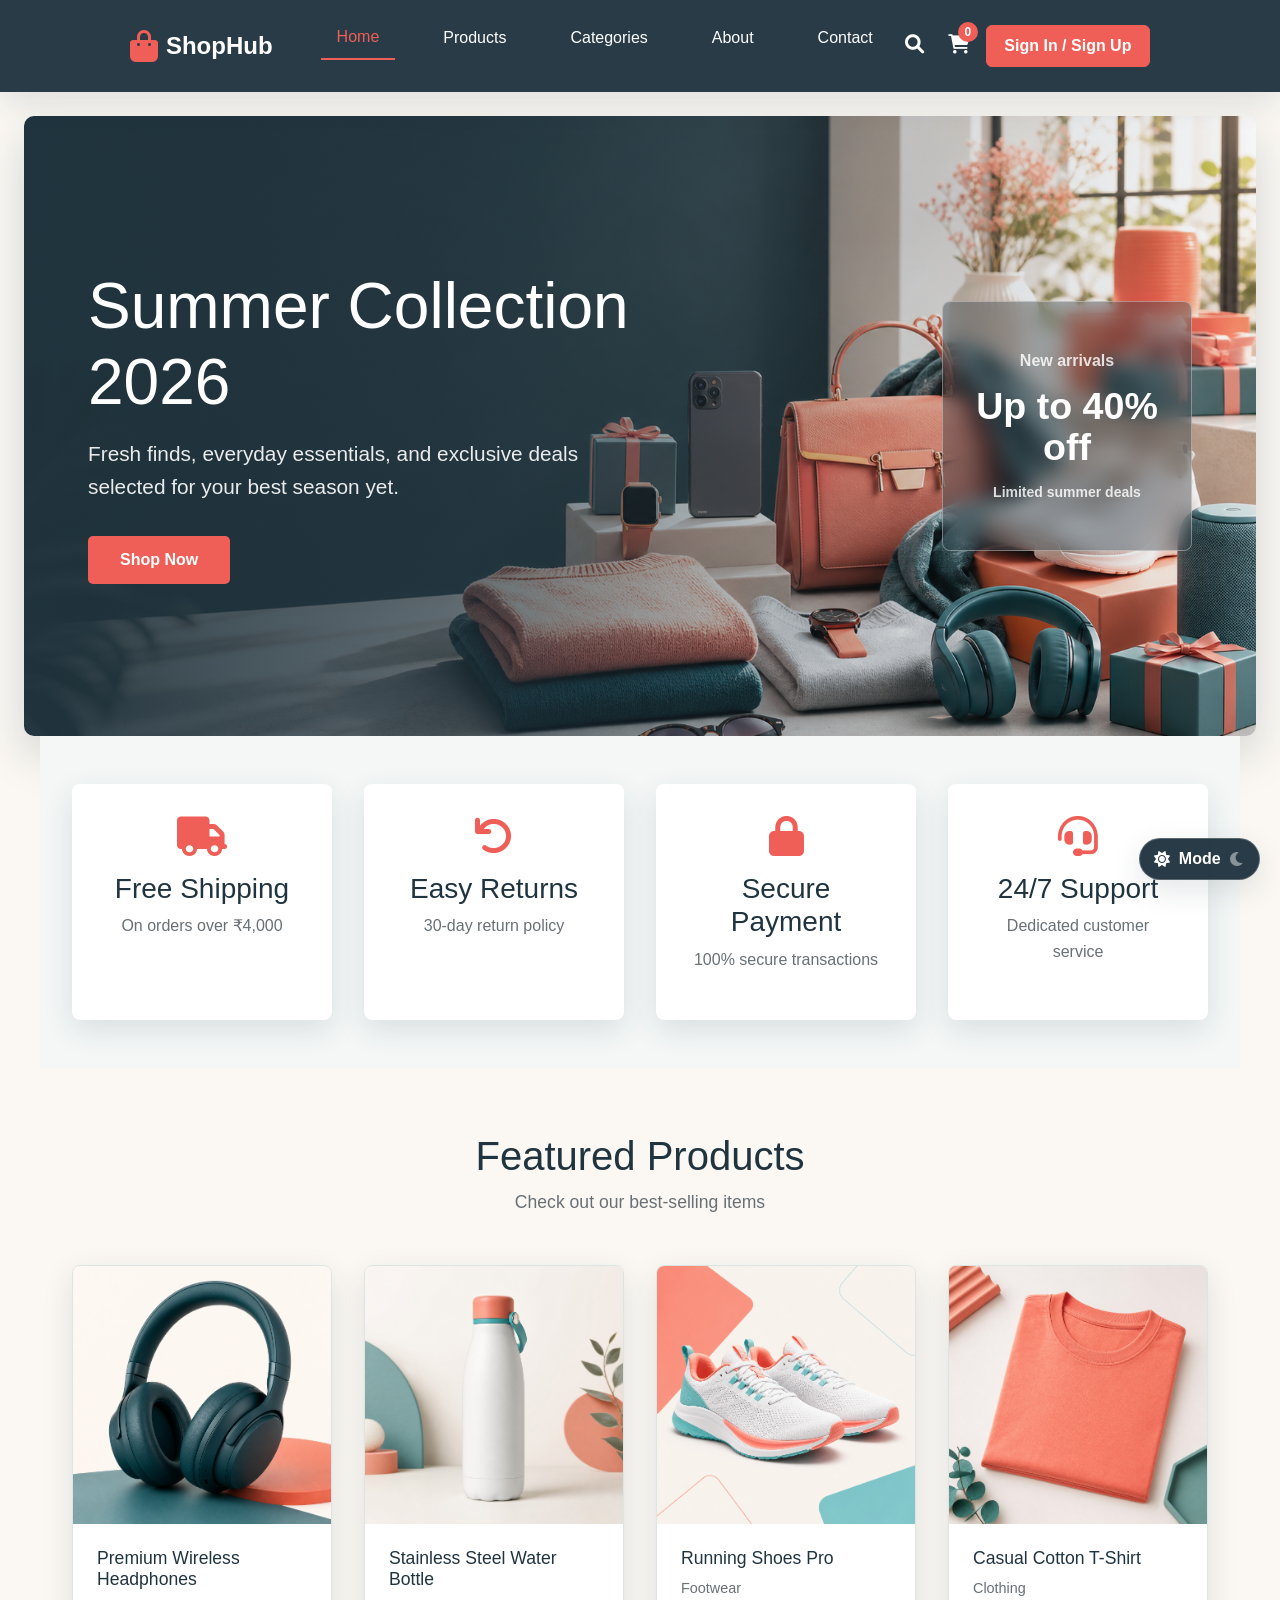
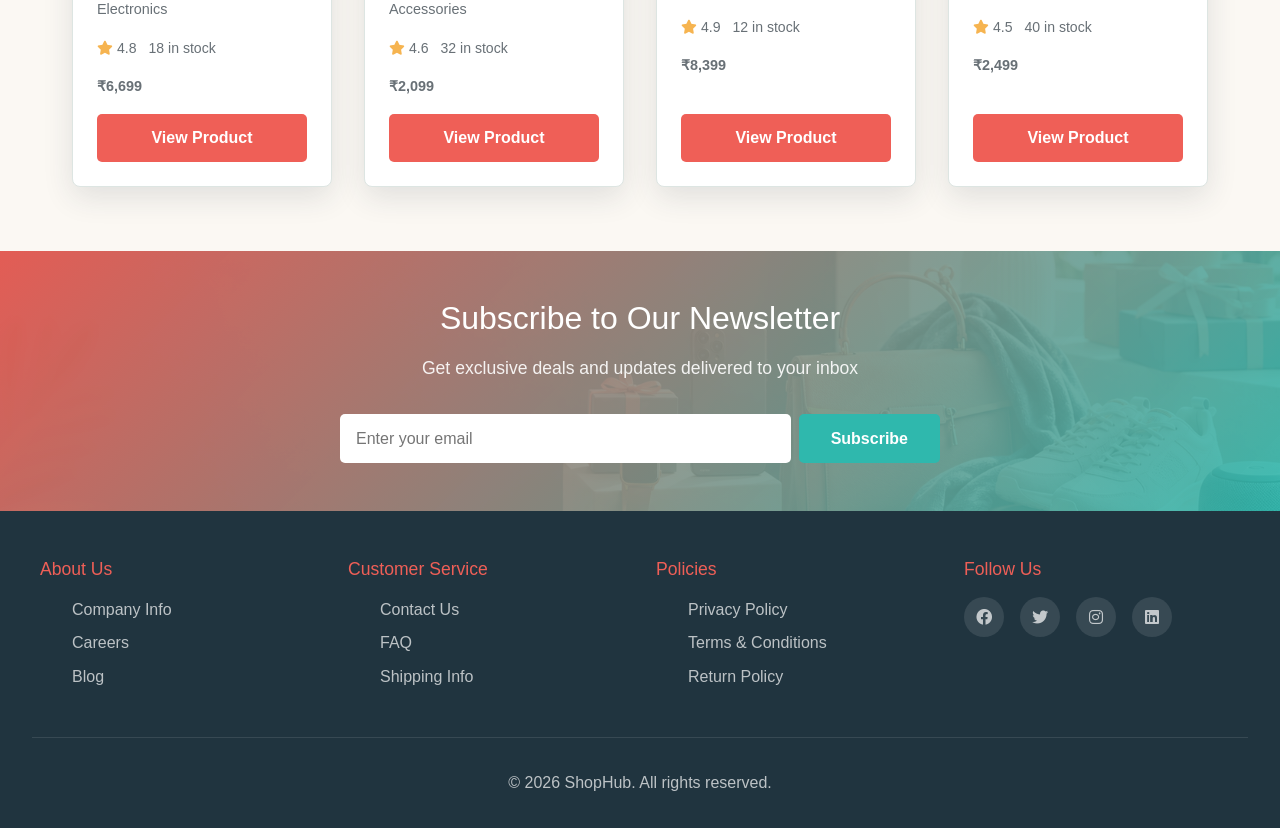
==== index.html @ 6e395f46 "Initial commit: Add E-commerce store project with responsive design" ====
<!DOCTYPE html>
<html lang="en">
<head>
    <meta charset="UTF-8">
    <meta name="viewport" content="width=device-width, initial-scale=1.0">
    <title>Ecommerce Store - Home</title>
    <link href="https://cdn.jsdelivr.net/npm/bootstrap@5.3.3/dist/css/bootstrap.min.css" rel="stylesheet">
    <link rel="stylesheet" href="https://cdnjs.cloudflare.com/ajax/libs/font-awesome/6.0.0/css/all.min.css">
    <link rel="stylesheet" href="css/style.css">
</head>
<body>
    <!-- Navigation Bar -->
    <nav class="navbar">
        <div class="nav-container">
            <div class="nav-logo">
                <i class="fas fa-shopping-bag"></i>
                <span>ShopHub</span>
            </div>

            <input type="checkbox" id="mobileMenuToggle" class="mobile-menu-input" aria-label="Toggle navigation menu">
            <label for="mobileMenuToggle" class="mobile-menu-button">
                <i class="fas fa-bars"></i>
                <span>Menu</span>
            </label>
            
            <ul class="nav-menu">
                <li class="nav-item">
                    <a href="index.html" class="nav-link active">Home</a>
                </li>
                <li class="nav-item">
                    <a href="products.html" class="nav-link">Products</a>
                </li>
                <li class="nav-item">
                    <a href="#" class="nav-link">Categories</a>
                </li>
                <li class="nav-item">
                    <a href="#" class="nav-link">About</a>
                </li>
                <li class="nav-item">
                    <a href="#" class="nav-link">Contact</a>
                </li>
            </ul>

            <div class="nav-icons">
                <a href="products.html" class="nav-icon" title="Search">
                    <i class="fas fa-search"></i>
                </a>
                <a href="cart.html" class="nav-icon cart-icon" title="Cart">
                    <i class="fas fa-shopping-cart"></i>
                    <span class="cart-count">0</span>
                </a>
            </div>

            <div class="auth-actions">
                <a href="#" class="auth-button">Sign In / Sign Up</a>
            </div>

        </div>
    </nav>

    <div class="page-theme-switch">
        <input type="checkbox" id="themeToggle" class="theme-input" aria-label="Toggle dark mode">
        <label for="themeToggle" class="theme-toggle">
            <i class="fas fa-sun"></i>
            <span>Mode</span>
            <i class="fas fa-moon"></i>
        </label>
    </div>

    <!-- Hero Section -->
    <section class="hero">
        <div class="hero-content">
            <h1>Summer Collection 2026</h1>
            <p>Fresh finds, everyday essentials, and exclusive deals selected for your best season yet.</p>
            <a href="products.html" class="btn btn-primary">Shop Now</a>
        </div>
        <div class="hero-highlight" aria-label="Featured shopping collection">
            <span>New arrivals</span>
            <strong>Up to 40% off</strong>
            <small>Limited summer deals</small>
        </div>
    </section>

    <!-- Features Section -->
    <section class="features">
        <div class="feature-card">
            <i class="fas fa-truck"></i>
            <h3>Free Shipping</h3>
            <p>On orders over ₹4,000</p>
        </div>
        <div class="feature-card">
            <i class="fas fa-undo"></i>
            <h3>Easy Returns</h3>
            <p>30-day return policy</p>
        </div>
        <div class="feature-card">
            <i class="fas fa-lock"></i>
            <h3>Secure Payment</h3>
            <p>100% secure transactions</p>
        </div>
        <div class="feature-card">
            <i class="fas fa-headset"></i>
            <h3>24/7 Support</h3>
            <p>Dedicated customer service</p>
        </div>
    </section>

    <!-- Featured Products Section -->
    <section class="featured-products">
        <div class="section-header">
            <h2>Featured Products</h2>
            <p>Check out our best-selling items</p>
        </div>
        <div class="products-grid">
            <div class="card product-card h-100">
                <div class="product-image">
                    <img class="card-img-top" src="assets/images/headphones.png" alt="Premium Wireless Headphones" loading="lazy">
                </div>
                <div class="card-body product-info">
                    <h3 class="card-title">Premium Wireless Headphones</h3>
                    <p>Electronics</p>
                    <div class="product-meta">
                        <span><i class="fas fa-star"></i> 4.8</span>
                        <span>18 in stock</span>
                    </div>
                    <p class="card-text product-price">₹6,699</p>
                    <a href="products.html" class="btn btn-primary">View Product</a>
                </div>
            </div>
            <div class="card product-card h-100">
                <div class="product-image">
                    <img class="card-img-top" src="assets/images/water-bottle.png" alt="Stainless Steel Water Bottle" loading="lazy">
                </div>
                <div class="card-body product-info">
                    <h3 class="card-title">Stainless Steel Water Bottle</h3>
                    <p>Accessories</p>
                    <div class="product-meta">
                        <span><i class="fas fa-star"></i> 4.6</span>
                        <span>32 in stock</span>
                    </div>
                    <p class="card-text product-price">₹2,099</p>
                    <a href="products.html" class="btn btn-primary">View Product</a>
                </div>
            </div>
            <div class="card product-card h-100">
                <div class="product-image">
                    <img class="card-img-top" src="assets/images/running-shoes.png" alt="Running Shoes Pro" loading="lazy">
                </div>
                <div class="card-body product-info">
                    <h3 class="card-title">Running Shoes Pro</h3>
                    <p>Footwear</p>
                    <div class="product-meta">
                        <span><i class="fas fa-star"></i> 4.9</span>
                        <span>12 in stock</span>
                    </div>
                    <p class="card-text product-price">₹8,399</p>
                    <a href="products.html" class="btn btn-primary">View Product</a>
                </div>
            </div>
            <div class="card product-card h-100">
                <div class="product-image">
                    <img class="card-img-top" src="assets/images/tshirt.png" alt="Casual Cotton T-Shirt" loading="lazy">
                </div>
                <div class="card-body product-info">
                    <h3 class="card-title">Casual Cotton T-Shirt</h3>
                    <p>Clothing</p>
                    <div class="product-meta">
                        <span><i class="fas fa-star"></i> 4.5</span>
                        <span>40 in stock</span>
                    </div>
                    <p class="card-text product-price">₹2,499</p>
                    <a href="products.html" class="btn btn-primary">View Product</a>
                </div>
            </div>
        </div>
    </section>

    <!-- Newsletter Section -->
    <section class="newsletter">
        <div class="newsletter-content">
            <h2>Subscribe to Our Newsletter</h2>
            <p>Get exclusive deals and updates delivered to your inbox</p>
            <form class="newsletter-form">
                <input type="email" placeholder="Enter your email" required>
                <button type="submit" class="btn btn-secondary">Subscribe</button>
            </form>
        </div>
    </section>

    <!-- Footer -->
    <footer class="footer">
        <div class="footer-container">
            <div class="footer-section">
                <h4>About Us</h4>
                <ul>
                    <li><a href="#">Company Info</a></li>
                    <li><a href="#">Careers</a></li>
                    <li><a href="#">Blog</a></li>
                </ul>
            </div>
            <div class="footer-section">
                <h4>Customer Service</h4>
                <ul>
                    <li><a href="#">Contact Us</a></li>
                    <li><a href="#">FAQ</a></li>
                    <li><a href="#">Shipping Info</a></li>
                </ul>
            </div>
            <div class="footer-section">
                <h4>Policies</h4>
                <ul>
                    <li><a href="#">Privacy Policy</a></li>
                    <li><a href="#">Terms & Conditions</a></li>
                    <li><a href="#">Return Policy</a></li>
                </ul>
            </div>
            <div class="footer-section">
                <h4>Follow Us</h4>
                <div class="social-icons">
                    <a href="#"><i class="fab fa-facebook"></i></a>
                    <a href="#"><i class="fab fa-twitter"></i></a>
                    <a href="#"><i class="fab fa-instagram"></i></a>
                    <a href="#"><i class="fab fa-linkedin"></i></a>
                </div>
            </div>
        </div>
        <div class="footer-bottom">
            <p>&copy; 2026 ShopHub. All rights reserved.</p>
        </div>
    </footer>
</body>
</html>
---- css/style.css ----
/* ==================== GENERAL STYLES ==================== */
* {
    margin: 0;
    padding: 0;
    box-sizing: border-box;
}

:root {
    --primary-color: #ef5f57;
    --secondary-color: #2fb8ad;
    --accent-color: #f6b450;
    --dark-color: #20343f;
    --light-color: #f4f7f6;
    --text-color: #2d3436;
    --muted-color: #687076;
    --border-color: #dde5e2;
    --page-bg: #fbf8f3;
    --surface-color: #ffffff;
    --section-bg: #f4f7f6;
    --image-bg: #f7f3ec;
    --nav-bg: rgba(32, 52, 63, 0.96);
    --footer-bg: #20343f;
    --hero-overlay: linear-gradient(90deg, rgba(32, 52, 63, 0.92) 0%, rgba(32, 52, 63, 0.72) 34%, rgba(32, 52, 63, 0.2) 68%, rgba(32, 52, 63, 0.04) 100%);
    --newsletter-overlay: linear-gradient(135deg, rgba(239, 95, 87, 0.94), rgba(47, 184, 173, 0.9));
    --shadow: 0 10px 30px rgba(32, 52, 63, 0.12);
}

body:has(.theme-input:checked) {
    --primary-color: #ff756d;
    --secondary-color: #53d5cb;
    --accent-color: #ffd166;
    --dark-color: #f3f7f6;
    --light-color: #16212b;
    --text-color: #edf4f2;
    --muted-color: #a9b7bd;
    --border-color: #2e414b;
    --page-bg: #101820;
    --surface-color: #18242d;
    --section-bg: #121d26;
    --image-bg: #20303a;
    --nav-bg: rgba(9, 17, 24, 0.98);
    --footer-bg: #091118;
    --hero-overlay: linear-gradient(90deg, rgba(7, 13, 19, 0.94) 0%, rgba(7, 13, 19, 0.76) 42%, rgba(7, 13, 19, 0.2) 100%);
    --newsletter-overlay: linear-gradient(135deg, rgba(16, 24, 32, 0.94), rgba(47, 184, 173, 0.76));
    --shadow: 0 14px 34px rgba(0, 0, 0, 0.32);
}

body {
    font-family: 'Segoe UI', Tahoma, Geneva, Verdana, sans-serif;
    line-height: 1.6;
    color: var(--text-color);
    background-color: var(--page-bg);
    transition: background-color 0.3s ease, color 0.3s ease;
}

/* ==================== NAVBAR ==================== */
.navbar {
    background: var(--nav-bg);
    padding: 1rem 0;
    position: sticky;
    top: 0;
    z-index: 1000;
    box-shadow: var(--shadow);
}

.nav-container {
    max-width: 1200px;
    margin: 0 auto;
    padding: 0 2rem;
    display: flex;
    align-items: center;
    justify-content: space-between;
    gap: 1rem;
}

.nav-logo {
    display: flex;
    align-items: center;
    gap: 0.5rem;
    font-size: 1.5rem;
    font-weight: bold;
    color: white;
    text-decoration: none;
}

.nav-logo i {
    color: var(--primary-color);
    font-size: 2rem;
}

.mobile-menu-input {
    position: absolute;
    opacity: 0;
    pointer-events: none;
}

.mobile-menu-button {
    display: none;
    align-items: center;
    justify-content: center;
    gap: 0.45rem;
    min-height: 42px;
    padding: 0.5rem 0.85rem;
    border: 1px solid rgba(255, 255, 255, 0.24);
    border-radius: 6px;
    color: white;
    background: rgba(255, 255, 255, 0.08);
    cursor: pointer;
    font-weight: 700;
    white-space: nowrap;
    transition: all 0.3s ease;
}

.mobile-menu-button:hover {
    border-color: rgba(255, 255, 255, 0.5);
    background: rgba(255, 255, 255, 0.14);
}

.nav-menu {
    display: flex;
    list-style: none;
    gap: 2rem;
    align-items: center;
}

.nav-item {
    position: relative;
}

.nav-link {
    color: white;
    text-decoration: none;
    font-weight: 500;
    transition: all 0.3s ease;
    padding: 0.5rem 1rem;
}

.nav-link:hover,
.nav-link.active {
    color: var(--primary-color);
    border-bottom: 2px solid var(--primary-color);
}

.nav-icons {
    display: flex;
    gap: 1.5rem;
    align-items: center;
}

.nav-icon {
    color: white;
    font-size: 1.2rem;
    cursor: pointer;
    transition: all 0.3s ease;
    position: relative;
}

.nav-icon:hover {
    color: var(--primary-color);
    transform: scale(1.1);
}

.auth-actions {
    display: flex;
    align-items: center;
}

.auth-button {
    display: inline-flex;
    align-items: center;
    justify-content: center;
    min-height: 40px;
    padding: 0.45rem 1.1rem;
    border-radius: 6px;
    font-weight: 700;
    text-decoration: none;
    white-space: nowrap;
    transition: all 0.3s ease;
}

.auth-button {
    color: white;
    background: var(--primary-color);
    border: 1px solid var(--primary-color);
}

.auth-button:hover {
    color: white;
    background: #ff5252;
    transform: translateY(-2px);
}

.theme-input {
    position: absolute;
    opacity: 0;
    pointer-events: none;
}

.page-theme-switch {
    position: fixed;
    right: 1.25rem;
    bottom: 1.25rem;
    z-index: 1200;
    display: flex;
    align-items: center;
}

.theme-toggle {
    display: inline-flex;
    align-items: center;
    justify-content: space-between;
    gap: 0.55rem;
    min-height: 40px;
    padding: 0.45rem 0.85rem;
    border: 1px solid rgba(255, 255, 255, 0.22);
    border-radius: 999px;
    color: white;
    background: var(--nav-bg);
    box-shadow: var(--shadow);
    cursor: pointer;
    font-weight: 700;
    white-space: nowrap;
    transition: all 0.3s ease;
}

.theme-toggle:hover {
    border-color: rgba(255, 255, 255, 0.5);
    background: rgba(255, 255, 255, 0.14);
}

.theme-toggle .fa-moon {
    opacity: 0.45;
}

.theme-input:checked + .theme-toggle {
    border-color: rgba(83, 213, 203, 0.7);
    background: rgba(83, 213, 203, 0.14);
}

.theme-input:checked + .theme-toggle .fa-sun {
    opacity: 0.45;
}

.theme-input:checked + .theme-toggle .fa-moon {
    opacity: 1;
}

.cart-icon {
    position: relative;
}

.cart-count {
    position: absolute;
    top: -8px;
    right: -8px;
    background: var(--primary-color);
    color: white;
    border-radius: 50%;
    width: 20px;
    height: 20px;
    display: flex;
    align-items: center;
    justify-content: center;
    font-size: 0.75rem;
    font-weight: bold;
}

/* ==================== HERO SECTION ==================== */
.hero {
    display: grid;
    grid-template-columns: minmax(0, 1fr) 320px;
    gap: 3rem;
    align-items: center;
    min-height: 620px;
    padding: 6rem 4rem;
    background:
        var(--hero-overlay),
        url('../assets/images/hero-shopping.png') center right / cover no-repeat;
    max-width: 1440px;
    width: calc(100% - 3rem);
    margin: 1.5rem auto 0;
    border-radius: 10px;
    overflow: hidden;
    box-shadow: 0 18px 45px rgba(32, 52, 63, 0.18);
}

.hero-content h1 {
    font-size: 4rem;
    color: white;
    margin-bottom: 1rem;
    line-height: 1.2;
    max-width: 650px;
}

.hero-content p {
    font-size: 1.3rem;
    color: rgba(255, 255, 255, 0.9);
    margin-bottom: 2rem;
    max-width: 560px;
}

.hero-highlight {
    display: flex;
    flex-direction: column;
    align-items: center;
    justify-content: center;
    justify-self: end;
    width: 250px;
    aspect-ratio: 1;
    padding: 1.5rem;
    border: 1px solid rgba(255, 255, 255, 0.35);
    border-radius: 8px;
    background: rgba(32, 52, 63, 0.34);
    backdrop-filter: blur(10px);
    color: white;
    text-align: center;
}

.hero-highlight span,
.hero-highlight small {
    color: rgba(255, 255, 255, 0.82);
    font-weight: 600;
}

.hero-highlight strong {
    margin: 0.75rem 0;
    color: white;
    font-size: 2.35rem;
    line-height: 1.1;
}

/* ==================== BUTTONS ==================== */
.btn {
    display: inline-block;
    padding: 0.75rem 2rem;
    border: none;
    border-radius: 5px;
    cursor: pointer;
    font-size: 1rem;
    font-weight: 600;
    transition: all 0.3s ease;
    text-decoration: none;
    text-align: center;
}

.btn-primary {
    background-color: var(--primary-color);
    color: white;
}

.btn-primary:hover {
    background-color: #ff5252;
    transform: translateY(-3px);
    box-shadow: 0 6px 20px rgba(255, 107, 107, 0.4);
}

.btn-secondary {
    background-color: var(--secondary-color);
    color: white;
}

.btn-secondary:hover {
    background-color: #45b3aa;
    transform: translateY(-3px);
}

/* ==================== FEATURES SECTION ==================== */
.features {
    display: grid;
    grid-template-columns: repeat(auto-fit, minmax(250px, 1fr));
    gap: 2rem;
    padding: 3rem 2rem;
    max-width: 1200px;
    margin: 0 auto;
    background-color: var(--section-bg);
}

.feature-card {
    text-align: center;
    padding: 2rem;
    background: var(--surface-color);
    border-radius: 8px;
    box-shadow: var(--shadow);
    transition: all 0.3s ease;
}

.feature-card:hover {
    transform: translateY(-5px);
    box-shadow: 0 8px 25px rgba(0, 0, 0, 0.15);
}

.feature-card i {
    font-size: 2.5rem;
    color: var(--primary-color);
    margin-bottom: 1rem;
}

.feature-card h3 {
    color: var(--dark-color);
    margin-bottom: 0.5rem;
}

.feature-card p {
    color: var(--muted-color);
}

/* ==================== FEATURED PRODUCTS ==================== */
.featured-products {
    padding: 4rem 2rem;
    max-width: 1200px;
    margin: 0 auto;
}

.section-header {
    text-align: center;
    margin-bottom: 3rem;
}

.section-header h2 {
    font-size: 2.5rem;
    color: var(--dark-color);
    margin-bottom: 0.5rem;
}

.section-header p {
    color: var(--muted-color);
    font-size: 1.1rem;
}

.products-grid {
    display: grid;
    grid-template-columns: repeat(auto-fit, minmax(250px, 1fr));
    gap: 2rem;
}

.product-toolbar {
    display: grid;
    grid-template-columns: minmax(260px, 1fr) 220px 220px;
    gap: 1rem;
    align-items: center;
    margin-bottom: 1rem;
}

.search-field {
    display: flex;
    align-items: center;
    gap: 0.75rem;
    min-height: 48px;
    padding: 0 1rem;
    border: 1px solid var(--border-color);
    border-radius: 8px;
    background: var(--surface-color);
    color: var(--muted-color);
}

.search-field input,
.product-toolbar select {
    width: 100%;
    border: 0;
    outline: 0;
    background: transparent;
    color: var(--text-color);
    font: inherit;
}

.product-toolbar select {
    min-height: 48px;
    padding: 0 1rem;
    border: 1px solid var(--border-color);
    border-radius: 8px;
    background: var(--surface-color);
    cursor: pointer;
}

.product-count {
    margin-bottom: 1.5rem;
    color: var(--muted-color);
    font-weight: 600;
}

.product-card {
    background: var(--surface-color);
    border: 1px solid var(--border-color);
    border-radius: 8px;
    overflow: hidden;
    box-shadow: var(--shadow);
    transition: all 0.3s ease;
}

.product-card:hover {
    transform: translateY(-6px);
    box-shadow: 0 12px 30px rgba(0, 0, 0, 0.15);
}

.product-card.card {
    border-color: var(--border-color);
    background: var(--surface-color);
    color: var(--text-color);
    --bs-card-bg: var(--surface-color);
    --bs-card-color: var(--text-color);
}

.product-image {
    width: 100%;
    aspect-ratio: 1 / 1;
    height: auto;
    background: var(--image-bg);
    display: flex;
    align-items: center;
    justify-content: center;
    overflow: hidden;
}

.product-image img {
    width: 100%;
    height: 100%;
    display: block;
    object-fit: cover;
    transition: transform 0.35s ease;
}

.product-card:hover .product-image img {
    transform: scale(1.04);
}

.product-info {
    padding: 1.5rem;
    display: flex;
    flex-direction: column;
}

.product-card h3 {
    color: var(--dark-color);
    margin-bottom: 0.5rem;
    font-size: 1.1rem;
}

.product-card p {
    color: var(--muted-color);
    font-size: 0.9rem;
    margin-bottom: 1rem;
}

.product-price {
    font-size: 1.5rem;
    color: var(--primary-color);
    font-weight: bold;
    margin-bottom: 1rem;
}

.product-meta {
    display: flex;
    flex-wrap: wrap;
    gap: 0.75rem;
    margin-bottom: 1rem;
    color: var(--muted-color);
    font-size: 0.88rem;
}

.product-meta i,
.detail-rating i {
    color: var(--accent-color);
}

.product-actions {
    display: grid;
    grid-template-columns: 1fr 1fr;
    gap: 0.75rem;
}

.product-actions .btn {
    padding: 0.75rem 1rem;
}

.product-info > .btn {
    margin-top: auto;
}

.product-description {
    flex-grow: 1;
}

.empty-state {
    grid-column: 1 / -1;
    padding: 2rem;
    border: 1px solid var(--border-color);
    border-radius: 8px;
    background: var(--surface-color);
    text-align: center;
    color: var(--muted-color);
}

.product-modal {
    display: none;
    position: fixed;
    inset: 0;
    z-index: 3000;
    align-items: center;
    justify-content: center;
    padding: 1rem;
}

.product-modal.active {
    display: flex;
}

.product-modal-backdrop {
    position: absolute;
    inset: 0;
    background: rgba(32, 52, 63, 0.72);
}

.product-modal-body {
    position: relative;
    z-index: 1;
    display: grid;
    grid-template-columns: minmax(0, 1fr) minmax(280px, 0.9fr);
    width: min(920px, 100%);
    max-height: min(86vh, 760px);
    overflow: auto;
    border-radius: 8px;
    background: var(--surface-color);
    box-shadow: 0 20px 60px rgba(0, 0, 0, 0.24);
}

.modal-open {
    overflow: hidden;
}

.modal-close {
    position: absolute;
    top: 1rem;
    right: 1rem;
    z-index: 2;
    width: 40px;
    height: 40px;
    border: 0;
    border-radius: 50%;
    background: var(--surface-color);
    color: var(--dark-color);
    box-shadow: var(--shadow);
    cursor: pointer;
}

.product-detail-image {
    min-height: 420px;
    background: var(--image-bg);
}

.product-detail-image img {
    width: 100%;
    height: 100%;
    display: block;
    object-fit: cover;
}

.product-detail-content {
    padding: 3rem 2rem;
}

.detail-category {
    color: var(--secondary-color);
    font-weight: 700;
}

.product-detail-content h2 {
    margin: 0.5rem 0 0.75rem;
    color: var(--dark-color);
    font-size: 2rem;
    line-height: 1.2;
}

.detail-rating,
.detail-stock {
    color: var(--muted-color);
    font-weight: 600;
    margin-bottom: 1rem;
}

.detail-price {
    color: var(--primary-color);
    font-size: 2rem;
    font-weight: 800;
    margin: 1.5rem 0;
}

/* ==================== NEWSLETTER SECTION ==================== */
.newsletter {
    background:
        var(--newsletter-overlay),
        url('../assets/images/hero-shopping.png') center / cover no-repeat;
    padding: 3rem 2rem;
    text-align: center;
}

.newsletter-content {
    max-width: 600px;
    margin: 0 auto;
}

.newsletter-content h2 {
    color: white;
    font-size: 2rem;
    margin-bottom: 1rem;
}

.newsletter-content p {
    color: rgba(255, 255, 255, 0.9);
    margin-bottom: 2rem;
    font-size: 1.1rem;
}

.newsletter-form {
    display: flex;
    gap: 0.5rem;
}

.newsletter-form input {
    flex: 1;
    padding: 0.75rem 1rem;
    border: none;
    border-radius: 5px;
    font-size: 1rem;
}

.newsletter-form button {
    padding: 0.75rem 2rem;
}

/* ==================== FOOTER ==================== */
.footer {
    background-color: var(--footer-bg);
    color: white;
    padding: 3rem 2rem 1rem;
}

.footer-container {
    display: grid;
    grid-template-columns: repeat(auto-fit, minmax(200px, 1fr));
    gap: 2rem;
    max-width: 1200px;
    margin: 0 auto 2rem;
}

.footer-section h4 {
    color: var(--primary-color);
    margin-bottom: 1rem;
    font-size: 1.1rem;
}

.footer-section ul {
    list-style: none;
}

.footer-section ul li {
    margin-bottom: 0.5rem;
}

.footer-section a {
    color: rgba(255, 255, 255, 0.7);
    text-decoration: none;
    transition: color 0.3s ease;
}

.footer-section a:hover {
    color: white;
}

.social-icons {
    display: flex;
    gap: 1rem;
}

.social-icons a {
    width: 40px;
    height: 40px;
    background: rgba(255, 255, 255, 0.1);
    display: flex;
    align-items: center;
    justify-content: center;
    border-radius: 50%;
    transition: all 0.3s ease;
}

.social-icons a:hover {
    background: var(--primary-color);
    transform: scale(1.1);
}

.footer-bottom {
    text-align: center;
    padding-top: 2rem;
    border-top: 1px solid rgba(255, 255, 255, 0.1);
    color: rgba(255, 255, 255, 0.7);
}

/* ==================== RESPONSIVE DESIGN ==================== */
.cart-page {
    padding: 2rem;
    max-width: 1200px;
    margin: 0 auto;
}

.cart-layout {
    display: grid;
    grid-template-columns: minmax(0, 1fr) 350px;
    gap: 2rem;
    margin-top: 2rem;
}

.cart-items,
.cart-summary {
    border: 1px solid var(--border-color);
    border-radius: 8px;
    padding: 2rem;
    background: var(--surface-color);
}

.cart-summary {
    height: fit-content;
}

.cart-summary h3 {
    margin-bottom: 1.5rem;
    color: var(--dark-color);
}

.summary-lines {
    border-top: 1px solid var(--border-color);
    padding-top: 1rem;
}

.summary-lines p {
    display: flex;
    justify-content: space-between;
    margin-bottom: 1rem;
}

.summary-total {
    border-top: 1px solid var(--border-color);
    padding-top: 1rem;
    font-size: 1.3rem;
    font-weight: 800;
}

.summary-total span:last-child {
    color: var(--primary-color);
}

.checkout-btn {
    width: 100%;
    padding: 1rem;
    margin-bottom: 0.5rem;
}

.btn-ghost {
    background: transparent;
    color: var(--dark-color);
    border: 1px solid var(--border-color);
}

.cart-item {
    display: grid;
    grid-template-columns: 92px minmax(0, 1fr) auto auto;
    gap: 1rem;
    align-items: center;
    padding: 1.5rem 0;
    border-bottom: 1px solid #eee;
}

.cart-item-image {
    width: 92px;
    height: 92px;
    border-radius: 8px;
    object-fit: cover;
    background: var(--image-bg);
}

.cart-item-info h4 {
    color: var(--dark-color);
    margin-bottom: 0.25rem;
}

.cart-item-info p,
.cart-item-total span {
    color: var(--muted-color);
    font-size: 0.92rem;
}

.cart-link-button,
.remove-button {
    border: 0;
    background: transparent;
    color: var(--primary-color);
    font: inherit;
    font-weight: 700;
    cursor: pointer;
    padding: 0;
}

.cart-quantity {
    display: flex;
    align-items: center;
    border: 1px solid var(--border-color);
    border-radius: 8px;
    overflow: hidden;
    background: var(--surface-color);
}

.cart-quantity button,
.cart-quantity input {
    width: 42px;
    height: 42px;
    border: 0;
    background: var(--surface-color);
    text-align: center;
    font: inherit;
}

.cart-quantity button {
    cursor: pointer;
    color: var(--dark-color);
    font-weight: 800;
}

.cart-item-total {
    display: flex;
    flex-direction: column;
    gap: 0.35rem;
    align-items: flex-end;
}

.cart-item-total p {
    color: var(--primary-color);
    font-size: 1.15rem;
    font-weight: 800;
}

.empty-cart {
    display: grid;
    justify-items: center;
    gap: 0.8rem;
    padding: 2rem;
    text-align: center;
    color: var(--muted-color);
}

.empty-cart i {
    color: var(--primary-color);
    font-size: 2rem;
}

.empty-cart h3 {
    color: var(--dark-color);
}

@media (max-width: 900px) {
    .nav-container {
        padding: 0 1rem;
        flex-wrap: wrap;
    }

    .nav-logo {
        order: 1;
        margin-right: auto;
    }

    .mobile-menu-button {
        display: inline-flex;
        order: 2;
    }

    .nav-menu {
        display: none;
        position: static;
        order: 6;
        width: 100%;
        flex-direction: column;
        gap: 0;
        padding: 0.75rem 0 0;
        margin: 0;
        border-top: 1px solid rgba(255, 255, 255, 0.12);
    }

    .mobile-menu-input:checked + .mobile-menu-button + .nav-menu {
        display: flex;
    }

    .nav-item {
        width: 100%;
        border-bottom: 1px solid rgba(255, 255, 255, 0.08);
    }

    .nav-link {
        display: flex;
        width: 100%;
        padding: 0.85rem 0.9rem;
        border-bottom: none;
    }

    .nav-link.active {
        background: rgba(255, 107, 107, 0.2);
        border-left: 0;
        border-radius: 6px;
        padding-left: 0.75rem;
    }

    .nav-icons {
        order: 3;
        gap: 1rem;
    }

    .auth-actions {
        order: 4;
    }

    .hero {
        grid-template-columns: 1fr;
        gap: 2rem;
        min-height: 560px;
        width: calc(100% - 2rem);
        padding: 4rem 2rem;
        background-position: center right;
    }

    .hero-content h1 {
        font-size: 2.4rem;
    }

    .hero-highlight {
        justify-self: start;
        width: 200px;
    }

    .features,
    .featured-products,
    .newsletter,
    .footer {
        padding-left: 1.5rem;
        padding-right: 1.5rem;
    }

    .features {
        grid-template-columns: repeat(2, minmax(0, 1fr));
    }

    .products-grid {
        grid-template-columns: repeat(2, minmax(0, 1fr));
    }

    .product-toolbar {
        grid-template-columns: 1fr 1fr;
    }

    .search-field {
        grid-column: 1 / -1;
    }

    .cart-page {
        padding: 1rem;
    }

    .cart-layout {
        grid-template-columns: 1fr;
    }
}

@media (max-width: 600px) {
    body {
        font-size: 15px;
    }

    .navbar {
        padding: 0.5rem 0;
    }

    .nav-container {
        gap: 0.5rem;
    }

    .nav-logo {
        font-size: 1.15rem;
    }

    .nav-logo i {
        font-size: 1.4rem;
    }

    .nav-logo span {
        display: none;
    }

    .nav-icon {
        font-size: 1rem;
        min-width: 36px;
        min-height: 36px;
        display: inline-flex;
        align-items: center;
        justify-content: center;
    }

    .auth-actions {
        width: 100%;
        order: 5;
        display: flex;
    }

    .page-theme-switch {
        right: 0.75rem;
        bottom: 0.75rem;
    }

    .theme-toggle {
        justify-content: center;
        min-height: 38px;
        padding: 0.4rem 0.75rem;
    }

    .auth-button {
        width: 100%;
        min-height: 42px;
        padding: 0.5rem 0.75rem;
    }

    .nav-menu {
        order: 4;
        overflow-x: visible;
        flex-wrap: nowrap;
    }

    .hero {
        min-height: 540px;
        width: calc(100% - 1rem);
        padding: 2.25rem 1.25rem;
        text-align: left;
        background:
            var(--hero-overlay),
            url('../assets/images/hero-shopping.png') 62% center / cover no-repeat;
    }

    .hero-content h1 {
        font-size: 1.8rem;
    }

    .hero-content p {
        font-size: 1rem;
    }

    .hero-highlight {
        width: 170px;
        padding: 1rem;
    }

    .hero-highlight strong {
        font-size: 1.5rem;
    }

    .btn {
        width: 100%;
        padding: 0.8rem 1rem;
    }

    .features,
    .featured-products,
    .newsletter,
    .footer {
        padding-left: 1rem;
        padding-right: 1rem;
    }

    .features,
    .products-grid,
    .footer-container {
        grid-template-columns: 1fr;
    }

    .feature-card {
        padding: 1.25rem;
    }

    .section-header {
        margin-bottom: 2rem;
    }

    .section-header h2 {
        font-size: 1.65rem;
    }

    .product-image {
        height: 190px;
    }

    .newsletter-form {
        flex-direction: column;
    }

    .newsletter-form input,
    .newsletter-form button {
        width: 100%;
    }

    .product-toolbar,
    .product-actions,
    .product-modal-body {
        grid-template-columns: 1fr;
    }

    .product-detail-image {
        min-height: 260px;
    }

    .product-detail-content {
        padding: 2rem 1.25rem;
    }

    .cart-items,
    .cart-summary {
        padding: 1rem;
    }

    .cart-item {
        grid-template-columns: 1fr;
        align-items: stretch;
    }

    .cart-item > div {
        text-align: left !important;
        align-items: stretch !important;
    }

    .cart-item-image {
        width: 100%;
        height: auto;
        aspect-ratio: 16 / 10;
    }

    .cart-quantity {
        width: fit-content;
    }

    .cart-item-total {
        align-items: flex-start;
    }
}

@media (max-width: 380px) {
    .nav-icons {
        gap: 0.35rem;
    }

    .hero-content h1 {
        font-size: 1.55rem;
    }

    .product-image {
        height: 165px;
    }
}
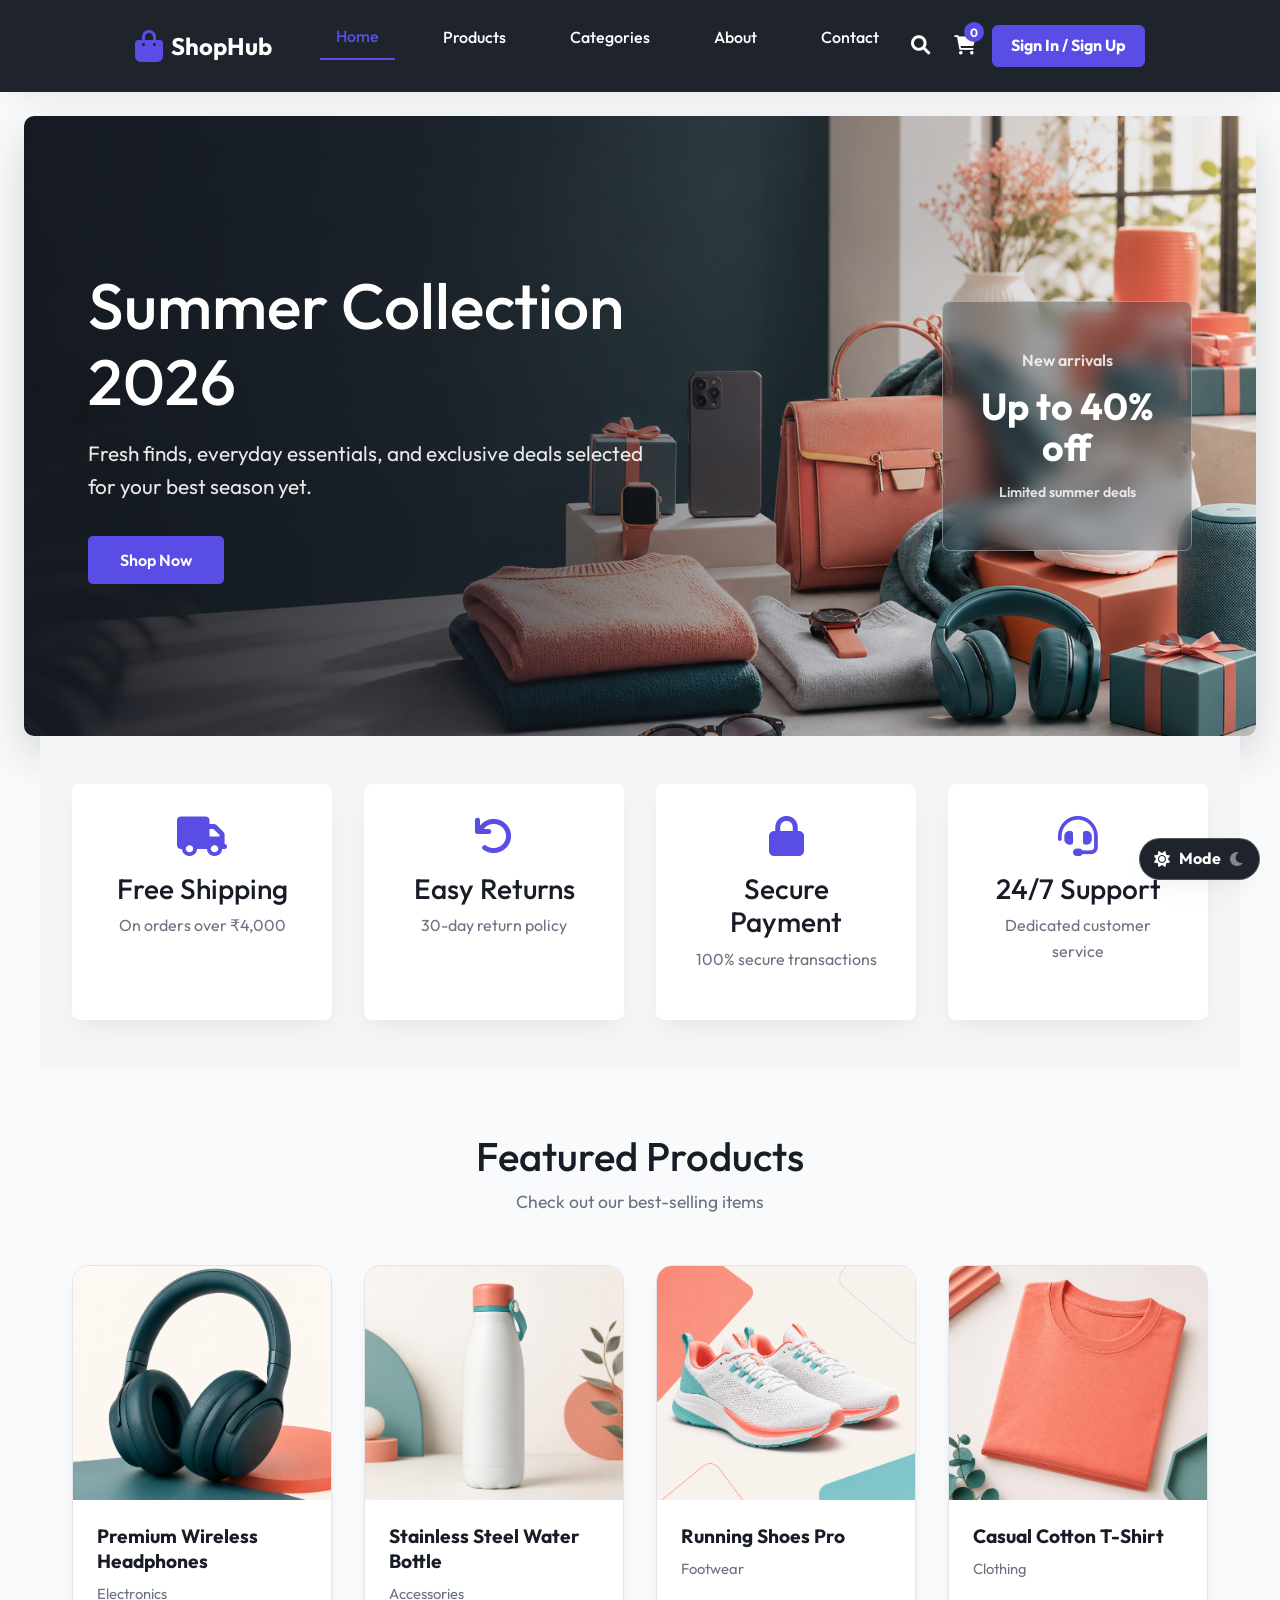
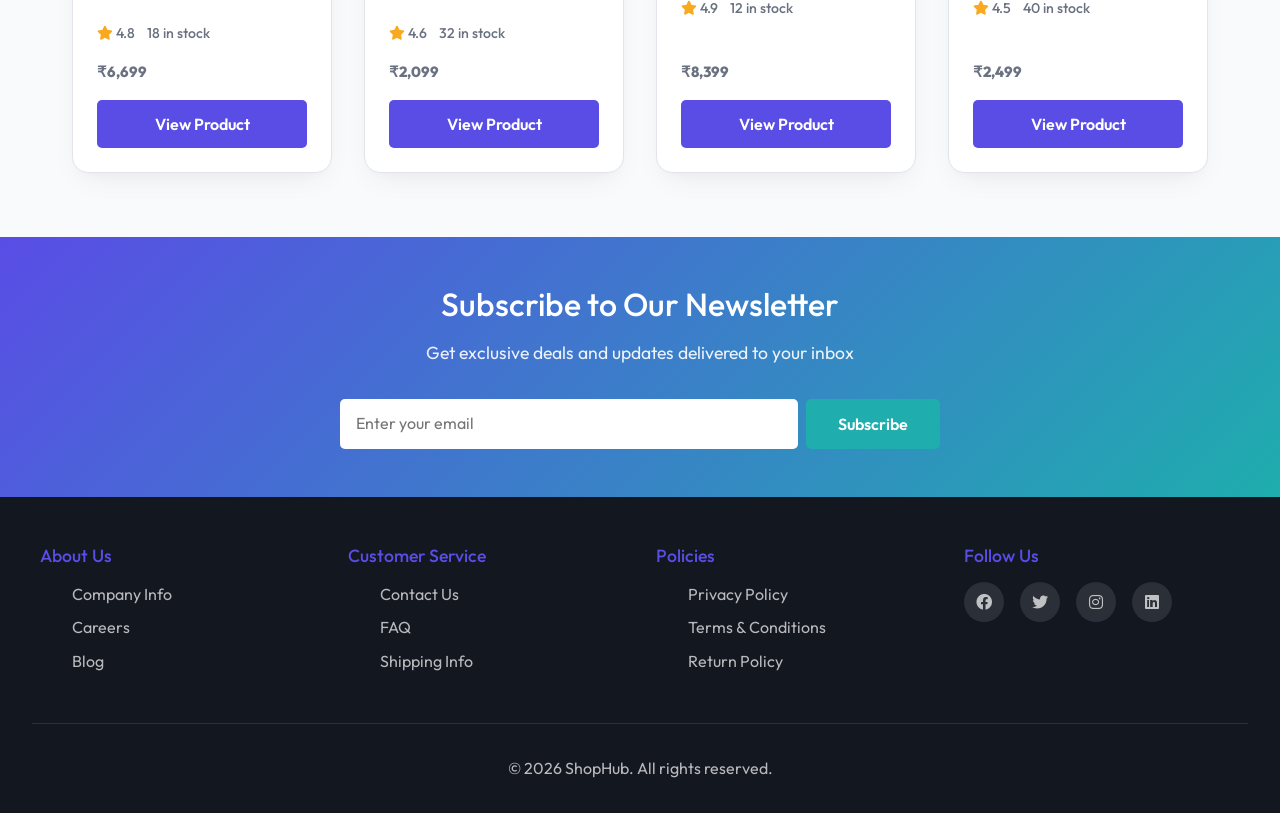
==== commit 60cfdf64: "Add updated project files and product page" ====
--- a/index.html
+++ b/index.html
@@ -4,6 +4,14 @@
     <meta charset="UTF-8">
     <meta name="viewport" content="width=device-width, initial-scale=1.0">
     <title>Ecommerce Store - Home</title>
+    <script>
+        (function() {
+            const theme = localStorage.getItem('theme');
+            if (theme === 'dark' || (!theme && window.matchMedia('(prefers-color-scheme: dark)').matches)) {
+                document.documentElement.classList.add('dark-theme');
+            }
+        })();
+    </script>
     <link href="https://cdn.jsdelivr.net/npm/bootstrap@5.3.3/dist/css/bootstrap.min.css" rel="stylesheet">
     <link rel="stylesheet" href="https://cdnjs.cloudflare.com/ajax/libs/font-awesome/6.0.0/css/all.min.css">
     <link rel="stylesheet" href="css/style.css">
@@ -124,7 +132,7 @@
                         <span>18 in stock</span>
                     </div>
                     <p class="card-text product-price">₹6,699</p>
-                    <a href="products.html" class="btn btn-primary">View Product</a>
+                    <a href="product.html?id=headphones" class="btn btn-primary">View Product</a>
                 </div>
             </div>
             <div class="card product-card h-100">
@@ -139,7 +147,7 @@
                         <span>32 in stock</span>
                     </div>
                     <p class="card-text product-price">₹2,099</p>
-                    <a href="products.html" class="btn btn-primary">View Product</a>
+                    <a href="product.html?id=water-bottle" class="btn btn-primary">View Product</a>
                 </div>
             </div>
             <div class="card product-card h-100">
@@ -154,7 +162,7 @@
                         <span>12 in stock</span>
                     </div>
                     <p class="card-text product-price">₹8,399</p>
-                    <a href="products.html" class="btn btn-primary">View Product</a>
+                    <a href="product.html?id=running-shoes" class="btn btn-primary">View Product</a>
                 </div>
             </div>
             <div class="card product-card h-100">
@@ -169,7 +177,7 @@
                         <span>40 in stock</span>
                     </div>
                     <p class="card-text product-price">₹2,499</p>
-                    <a href="products.html" class="btn btn-primary">View Product</a>
+                    <a href="product.html?id=tshirt" class="btn btn-primary">View Product</a>
                 </div>
             </div>
         </div>
@@ -228,5 +236,6 @@
             <p>&copy; 2026 ShopHub. All rights reserved.</p>
         </div>
     </footer>
+    <script src="js/script.js"></script>
 </body>
 </html>
--- a/css/style.css
+++ b/css/style.css
@@ -1,3 +1,5 @@
+@import url('https://fonts.googleapis.com/css2?family=Outfit:wght@300;400;500;600;700;800&display=swap');
+
 /* ==================== GENERAL STYLES ==================== */
 * {
     margin: 0;
@@ -6,51 +8,57 @@
 }
 
 :root {
-    --primary-color: #ef5f57;
-    --secondary-color: #2fb8ad;
-    --accent-color: #f6b450;
-    --dark-color: #20343f;
-    --light-color: #f4f7f6;
-    --text-color: #2d3436;
-    --muted-color: #687076;
-    --border-color: #dde5e2;
-    --page-bg: #fbf8f3;
-    --surface-color: #ffffff;
-    --section-bg: #f4f7f6;
-    --image-bg: #f7f3ec;
-    --nav-bg: rgba(32, 52, 63, 0.96);
-    --footer-bg: #20343f;
-    --hero-overlay: linear-gradient(90deg, rgba(32, 52, 63, 0.92) 0%, rgba(32, 52, 63, 0.72) 34%, rgba(32, 52, 63, 0.2) 68%, rgba(32, 52, 63, 0.04) 100%);
-    --newsletter-overlay: linear-gradient(135deg, rgba(239, 95, 87, 0.94), rgba(47, 184, 173, 0.9));
-    --shadow: 0 10px 30px rgba(32, 52, 63, 0.12);
-}
-
-body:has(.theme-input:checked) {
-    --primary-color: #ff756d;
-    --secondary-color: #53d5cb;
-    --accent-color: #ffd166;
-    --dark-color: #f3f7f6;
-    --light-color: #16212b;
-    --text-color: #edf4f2;
-    --muted-color: #a9b7bd;
-    --border-color: #2e414b;
-    --page-bg: #101820;
-    --surface-color: #18242d;
-    --section-bg: #121d26;
-    --image-bg: #20303a;
-    --nav-bg: rgba(9, 17, 24, 0.98);
-    --footer-bg: #091118;
-    --hero-overlay: linear-gradient(90deg, rgba(7, 13, 19, 0.94) 0%, rgba(7, 13, 19, 0.76) 42%, rgba(7, 13, 19, 0.2) 100%);
-    --newsletter-overlay: linear-gradient(135deg, rgba(16, 24, 32, 0.94), rgba(47, 184, 173, 0.76));
-    --shadow: 0 14px 34px rgba(0, 0, 0, 0.32);
+    --primary-color: hsl(245, 75%, 60%);
+    --primary-color-hover: hsl(245, 80%, 55%);
+    --secondary-color: hsl(180, 70%, 40%);
+    --accent-color: hsl(38, 95%, 55%);
+    --dark-color: hsl(220, 25%, 12%);
+    --light-color: hsl(220, 15%, 95%);
+    --text-color: hsl(220, 15%, 25%);
+    --muted-color: hsl(220, 10%, 46%);
+    --border-color: hsl(220, 15%, 90%);
+    --page-bg: hsl(210, 20%, 98%);
+    --surface-color: hsl(0, 0%, 100%);
+    --section-bg: hsl(210, 16%, 96%);
+    --image-bg: hsl(210, 16%, 96%);
+    --nav-bg: rgba(20, 24, 33, 0.95);
+    --footer-bg: hsl(220, 25%, 10%);
+    --hero-overlay: linear-gradient(90deg, rgba(20, 24, 33, 0.92) 0%, rgba(20, 24, 33, 0.72) 34%, rgba(20, 24, 33, 0.2) 68%, rgba(20, 24, 33, 0.04) 100%);
+    --newsletter-overlay: linear-gradient(135deg, hsl(245, 75%, 60%), hsl(180, 70%, 40%));
+    --shadow: 0 12px 30px -10px rgba(20, 24, 33, 0.08), 0 4px 12px -5px rgba(20, 24, 33, 0.03);
+    --transition-speed: 0.3s;
+}
+
+body:has(.theme-input:checked),
+body.dark-theme,
+html.dark-theme,
+html.dark-theme body {
+    --primary-color: hsl(245, 85%, 66%);
+    --primary-color-hover: hsl(245, 90%, 72%);
+    --secondary-color: hsl(180, 75%, 45%);
+    --accent-color: hsl(38, 100%, 60%);
+    --dark-color: hsl(210, 17%, 98%);
+    --light-color: hsl(220, 16%, 16%);
+    --text-color: hsl(215, 15%, 82%);
+    --muted-color: hsl(215, 10%, 65%);
+    --border-color: hsl(220, 14%, 22%);
+    --page-bg: hsl(220, 20%, 10%);
+    --surface-color: hsl(220, 18%, 14%);
+    --section-bg: hsl(220, 18%, 12%);
+    --image-bg: hsl(220, 15%, 18%);
+    --nav-bg: rgba(13, 17, 23, 0.96);
+    --footer-bg: hsl(220, 25%, 7%);
+    --hero-overlay: linear-gradient(90deg, rgba(13, 17, 23, 0.95) 0%, rgba(13, 17, 23, 0.8) 42%, rgba(13, 17, 23, 0.2) 100%);
+    --newsletter-overlay: linear-gradient(135deg, hsl(220, 18%, 14%), hsl(220, 25%, 7%));
+    --shadow: 0 20px 40px -15px rgba(0, 0, 0, 0.5);
 }
 
 body {
-    font-family: 'Segoe UI', Tahoma, Geneva, Verdana, sans-serif;
+    font-family: 'Outfit', 'Segoe UI', Tahoma, Geneva, Verdana, sans-serif;
     line-height: 1.6;
     color: var(--text-color);
     background-color: var(--page-bg);
-    transition: background-color 0.3s ease, color 0.3s ease;
+    transition: background-color var(--transition-speed) ease, color var(--transition-speed) ease;
 }
 
 /* ==================== NAVBAR ==================== */
@@ -433,12 +441,19 @@
     gap: 2rem;
 }
 
+/* ==================== PRODUCTS PAGE COMPONENTS ==================== */
 .product-toolbar {
     display: grid;
     grid-template-columns: minmax(260px, 1fr) 220px 220px;
-    gap: 1rem;
-    align-items: center;
-    margin-bottom: 1rem;
+    gap: 1.25rem;
+    align-items: center;
+    background: var(--surface-color);
+    border: 1px solid var(--border-color);
+    border-radius: 16px;
+    padding: 1.25rem 1.5rem;
+    margin-bottom: 2rem;
+    box-shadow: var(--shadow);
+    transition: background-color var(--transition-speed) ease, border-color var(--transition-speed) ease;
 }
 
 .search-field {
@@ -446,11 +461,18 @@
     align-items: center;
     gap: 0.75rem;
     min-height: 48px;
-    padding: 0 1rem;
+    padding: 0 1.25rem;
     border: 1px solid var(--border-color);
-    border-radius: 8px;
+    border-radius: 12px;
+    background: var(--page-bg);
+    color: var(--muted-color);
+    transition: all var(--transition-speed) ease;
+}
+
+.search-field:focus-within {
+    border-color: var(--primary-color);
     background: var(--surface-color);
-    color: var(--muted-color);
+    box-shadow: 0 0 0 3px rgba(245, 117, 109, 0.15);
 }
 
 .search-field input,
@@ -465,31 +487,49 @@
 
 .product-toolbar select {
     min-height: 48px;
-    padding: 0 1rem;
+    padding: 0 1.25rem;
     border: 1px solid var(--border-color);
-    border-radius: 8px;
+    border-radius: 12px;
     background: var(--surface-color);
     cursor: pointer;
+    transition: all var(--transition-speed) ease;
+    appearance: none;
+    background-image: url("data:image/svg+xml;charset=UTF-8,%3Csvg%20xmlns%3D%27http%3A%2F%2Fwww.w3.org%2F2000%2Fsvg%27%20width%3D%2724%27%20height%3D%2724%27%20viewBox%3D%270%200%2024%2024%27%20fill%3D%27none%27%20stroke%3D%27%23687076%27%20stroke-width%3D%272%27%20stroke-linecap%3D%27round%27%20stroke-linejoin%3D%27round%27%3E%3Cpolyline%20points%3D%276%209%2012%2015%2018%209%27%3E%3C%2Fpolyline%3E%3C%2Fsvg%3E");
+    background-repeat: no-repeat;
+    background-position: right 1rem center;
+    background-size: 1.2rem;
+    padding-right: 2.5rem;
+}
+
+.product-toolbar select:focus {
+    border-color: var(--primary-color);
+    box-shadow: 0 0 0 3px rgba(245, 117, 109, 0.15);
 }
 
 .product-count {
-    margin-bottom: 1.5rem;
+    margin-bottom: 2rem;
     color: var(--muted-color);
     font-weight: 600;
+    font-size: 1.05rem;
 }
 
 .product-card {
     background: var(--surface-color);
     border: 1px solid var(--border-color);
-    border-radius: 8px;
+    border-radius: 16px;
     overflow: hidden;
     box-shadow: var(--shadow);
-    transition: all 0.3s ease;
+    transition: transform var(--transition-speed) cubic-bezier(0.25, 0.46, 0.45, 0.94), 
+                box-shadow var(--transition-speed) ease, 
+                border-color var(--transition-speed) ease;
+    display: flex;
+    flex-direction: column;
 }
 
 .product-card:hover {
-    transform: translateY(-6px);
-    box-shadow: 0 12px 30px rgba(0, 0, 0, 0.15);
+    transform: translateY(-8px);
+    box-shadow: 0 20px 35px -10px rgba(0, 0, 0, 0.12), var(--shadow);
+    border-color: rgba(245, 117, 109, 0.2);
 }
 
 .product-card.card {
@@ -502,13 +542,20 @@
 
 .product-image {
     width: 100%;
-    aspect-ratio: 1 / 1;
+    aspect-ratio: 1.1 / 1;
     height: auto;
     background: var(--image-bg);
     display: flex;
     align-items: center;
     justify-content: center;
     overflow: hidden;
+    position: relative;
+}
+
+.product-image a {
+    display: block;
+    width: 100%;
+    height: 100%;
 }
 
 .product-image img {
@@ -516,36 +563,63 @@
     height: 100%;
     display: block;
     object-fit: cover;
-    transition: transform 0.35s ease;
+    transition: transform 0.5s cubic-bezier(0.25, 0.46, 0.45, 0.94);
 }
 
 .product-card:hover .product-image img {
-    transform: scale(1.04);
+    transform: scale(1.08);
+}
+
+.product-category-label {
+    display: inline-block;
+    width: fit-content;
+    font-size: 0.75rem;
+    font-weight: 700;
+    text-transform: uppercase;
+    letter-spacing: 0.05em;
+    padding: 0.25rem 0.75rem;
+    border-radius: 999px;
+    background: rgba(245, 117, 109, 0.1);
+    color: var(--primary-color);
+    margin-bottom: 0.75rem;
 }
 
 .product-info {
     padding: 1.5rem;
     display: flex;
     flex-direction: column;
+    flex-grow: 1;
 }
 
 .product-card h3 {
     color: var(--dark-color);
     margin-bottom: 0.5rem;
-    font-size: 1.1rem;
+    font-size: 1.2rem;
+    font-weight: 700;
+    line-height: 1.3;
+}
+
+.product-card h3 a {
+    color: inherit;
+    text-decoration: none;
+}
+
+.product-card h3 a:hover {
+    color: var(--primary-color);
 }
 
 .product-card p {
     color: var(--muted-color);
-    font-size: 0.9rem;
+    font-size: 0.92rem;
     margin-bottom: 1rem;
 }
 
 .product-price {
-    font-size: 1.5rem;
+    font-size: 1.65rem;
     color: var(--primary-color);
-    font-weight: bold;
-    margin-bottom: 1rem;
+    font-weight: 800;
+    margin-bottom: 1.25rem;
+    margin-top: auto;
 }
 
 .product-meta {
@@ -555,6 +629,7 @@
     margin-bottom: 1rem;
     color: var(--muted-color);
     font-size: 0.88rem;
+    font-weight: 500;
 }
 
 .product-meta i,
@@ -562,18 +637,32 @@
     color: var(--accent-color);
 }
 
-.product-actions {
+.product-card-actions {
     display: grid;
-    grid-template-columns: 1fr 1fr;
+    grid-template-columns: 1fr 1.2fr;
     gap: 0.75rem;
-}
-
-.product-actions .btn {
-    padding: 0.75rem 1rem;
-}
-
-.product-info > .btn {
     margin-top: auto;
+}
+
+.product-card-actions .btn {
+    padding: 0.65rem 0.75rem;
+    font-size: 0.9rem;
+    border-radius: 10px;
+    display: inline-flex;
+    align-items: center;
+    justify-content: center;
+    gap: 0.35rem;
+}
+
+.product-card-actions .btn-secondary {
+    background: var(--light-color);
+    color: var(--dark-color);
+    border: 1px solid var(--border-color);
+}
+
+.product-card-actions .btn-secondary:hover {
+    background: var(--border-color);
+    transform: translateY(-2px);
 }
 
 .product-description {
@@ -582,14 +671,26 @@
 
 .empty-state {
     grid-column: 1 / -1;
-    padding: 2rem;
-    border: 1px solid var(--border-color);
-    border-radius: 8px;
+    padding: 4rem 2rem;
+    border: 2px dashed var(--border-color);
+    border-radius: 16px;
     background: var(--surface-color);
     text-align: center;
     color: var(--muted-color);
 }
 
+.empty-state i {
+    font-size: 3rem;
+    color: var(--border-color);
+    margin-bottom: 1rem;
+}
+
+.empty-state h3 {
+    color: var(--dark-color);
+    margin-bottom: 0.5rem;
+}
+
+/* ==================== QUICK VIEW DIALOG ==================== */
 .product-modal {
     display: none;
     position: fixed;
@@ -597,7 +698,7 @@
     z-index: 3000;
     align-items: center;
     justify-content: center;
-    padding: 1rem;
+    padding: 1.5rem;
 }
 
 .product-modal.active {
@@ -607,20 +708,32 @@
 .product-modal-backdrop {
     position: absolute;
     inset: 0;
-    background: rgba(32, 52, 63, 0.72);
+    background: rgba(10, 12, 16, 0.45);
+    backdrop-filter: blur(8px);
+    -webkit-backdrop-filter: blur(8px);
+    animation: fadeIn 0.3s forwards;
 }
 
 .product-modal-body {
     position: relative;
     z-index: 1;
     display: grid;
-    grid-template-columns: minmax(0, 1fr) minmax(280px, 0.9fr);
-    width: min(920px, 100%);
-    max-height: min(86vh, 760px);
+    grid-template-columns: 1.1fr 1fr;
+    width: min(960px, 100%);
+    max-height: min(90vh, 720px);
     overflow: auto;
-    border-radius: 8px;
+    border-radius: 20px;
     background: var(--surface-color);
-    box-shadow: 0 20px 60px rgba(0, 0, 0, 0.24);
+    box-shadow: 0 30px 70px rgba(0, 0, 0, 0.3);
+    border: 1px solid var(--border-color);
+    transform: scale(0.95);
+    opacity: 0;
+    transition: transform 0.3s cubic-bezier(0.34, 1.56, 0.64, 1), opacity 0.3s ease;
+}
+
+.product-modal.active .product-modal-body {
+    transform: scale(1);
+    opacity: 1;
 }
 
 .modal-open {
@@ -629,22 +742,35 @@
 
 .modal-close {
     position: absolute;
-    top: 1rem;
-    right: 1rem;
+    top: 1.25rem;
+    right: 1.25rem;
     z-index: 2;
-    width: 40px;
-    height: 40px;
-    border: 0;
+    width: 36px;
+    height: 36px;
+    border: 1px solid var(--border-color);
     border-radius: 50%;
     background: var(--surface-color);
     color: var(--dark-color);
     box-shadow: var(--shadow);
     cursor: pointer;
+    display: flex;
+    align-items: center;
+    justify-content: center;
+    transition: all 0.2s ease;
+}
+
+.modal-close:hover {
+    background: var(--light-color);
+    transform: rotate(90deg);
 }
 
 .product-detail-image {
     min-height: 420px;
     background: var(--image-bg);
+    display: flex;
+    align-items: center;
+    justify-content: center;
+    overflow: hidden;
 }
 
 .product-detail-image img {
@@ -655,7 +781,10 @@
 }
 
 .product-detail-content {
-    padding: 3rem 2rem;
+    padding: 3rem 2.5rem;
+    display: flex;
+    flex-direction: column;
+    justify-content: center;
 }
 
 .detail-category {
@@ -664,9 +793,10 @@
 }
 
 .product-detail-content h2 {
-    margin: 0.5rem 0 0.75rem;
+    margin: 0.5rem 0 1rem;
     color: var(--dark-color);
-    font-size: 2rem;
+    font-size: 2.2rem;
+    font-weight: 800;
     line-height: 1.2;
 }
 
@@ -674,14 +804,297 @@
 .detail-stock {
     color: var(--muted-color);
     font-weight: 600;
-    margin-bottom: 1rem;
+    font-size: 0.95rem;
+    margin-bottom: 0.75rem;
+}
+
+.detail-rating i {
+    color: var(--accent-color);
+    margin-right: 0.25rem;
 }
 
 .detail-price {
     color: var(--primary-color);
-    font-size: 2rem;
+    font-size: 2.2rem;
     font-weight: 800;
     margin: 1.5rem 0;
+}
+
+.product-detail-content .btn-primary {
+    padding: 0.85rem 1.5rem;
+    font-size: 1.05rem;
+    border-radius: 12px;
+    display: inline-flex;
+    align-items: center;
+    justify-content: center;
+    gap: 0.5rem;
+    width: 100%;
+}
+
+@keyframes fadeIn {
+    from { opacity: 0; }
+    to { opacity: 1; }
+}
+
+/* ==================== PRODUCT DETAIL PAGE ==================== */
+.product-page {
+    width: min(1200px, calc(100% - 3rem));
+    margin: 0 auto;
+    padding: 2rem 0 4rem;
+}
+
+.product-breadcrumb {
+    display: flex;
+    align-items: center;
+    flex-wrap: wrap;
+    gap: 0.65rem;
+    margin-bottom: 1.5rem;
+    color: var(--muted-color);
+    font-weight: 600;
+}
+
+.product-breadcrumb a {
+    color: var(--muted-color);
+    text-decoration: none;
+}
+
+.product-breadcrumb a:hover {
+    color: var(--primary-color);
+}
+
+.product-breadcrumb i {
+    font-size: 0.75rem;
+}
+
+.product-detail-shell {
+    display: grid;
+    grid-template-columns: minmax(0, 1.05fr) minmax(360px, 0.95fr);
+    gap: 2rem;
+    align-items: stretch;
+}
+
+.product-detail-gallery,
+.product-detail-panel {
+    border: 1px solid var(--border-color);
+    border-radius: 8px;
+    background: var(--surface-color);
+    box-shadow: var(--shadow);
+}
+
+.product-detail-gallery {
+    min-height: 560px;
+    overflow: hidden;
+    display: flex;
+    align-items: center;
+    justify-content: center;
+    background: var(--image-bg);
+}
+
+.product-detail-gallery img {
+    width: 100%;
+    height: 100%;
+    min-height: 560px;
+    object-fit: cover;
+}
+
+.product-detail-panel {
+    padding: 2.5rem;
+    display: flex;
+    flex-direction: column;
+    justify-content: center;
+}
+
+.product-detail-panel h1 {
+    margin: 0.35rem 0 1rem;
+    color: var(--dark-color);
+    font-size: 2.7rem;
+    line-height: 1.1;
+    font-weight: 800;
+}
+
+.detail-meta-row {
+    display: flex;
+    flex-wrap: wrap;
+    gap: 1rem;
+    color: var(--muted-color);
+    font-weight: 700;
+    margin-bottom: 1.25rem;
+}
+
+.detail-meta-row i {
+    color: var(--accent-color);
+}
+
+.product-detail-copy {
+    color: var(--text-color);
+    font-size: 1.05rem;
+    margin-bottom: 1.5rem;
+}
+
+.product-detail-price {
+    color: var(--primary-color);
+    font-size: 2.4rem;
+    font-weight: 800;
+    margin-bottom: 1.5rem;
+}
+
+.product-purchase-row {
+    display: grid;
+    grid-template-columns: 150px minmax(0, 1fr);
+    gap: 1rem;
+    margin-bottom: 1.5rem;
+}
+
+.quantity-stepper {
+    display: grid;
+    grid-template-columns: 44px 1fr 44px;
+    min-height: 52px;
+    border: 1px solid var(--border-color);
+    border-radius: 8px;
+    overflow: hidden;
+    background: var(--surface-color);
+}
+
+.quantity-stepper button,
+.quantity-stepper input {
+    width: 100%;
+    border: 0;
+    background: transparent;
+    color: var(--dark-color);
+    font: inherit;
+    text-align: center;
+}
+
+.quantity-stepper button {
+    cursor: pointer;
+    font-weight: 800;
+}
+
+.quantity-stepper button:disabled {
+    cursor: not-allowed;
+    color: var(--muted-color);
+    opacity: 0.5;
+}
+
+.product-purchase-row .btn {
+    display: inline-flex;
+    align-items: center;
+    justify-content: center;
+    gap: 0.5rem;
+    width: 100%;
+    border-radius: 8px;
+}
+
+.product-assurance-grid {
+    display: grid;
+    grid-template-columns: repeat(3, minmax(0, 1fr));
+    gap: 0.75rem;
+    padding-top: 1.5rem;
+    border-top: 1px solid var(--border-color);
+}
+
+.product-assurance-grid div {
+    display: grid;
+    gap: 0.45rem;
+    color: var(--muted-color);
+    font-size: 0.9rem;
+    font-weight: 600;
+}
+
+.product-assurance-grid i {
+    color: var(--secondary-color);
+    font-size: 1.15rem;
+}
+
+.related-products-section {
+    padding-top: 4rem;
+}
+
+.product-empty-state {
+    margin: 2rem 0 4rem;
+}
+
+/* ==================== TOAST NOTIFICATIONS ==================== */
+.toast-container {
+    position: fixed;
+    bottom: 2rem;
+    left: 2rem;
+    z-index: 9999;
+    display: flex;
+    flex-direction: column;
+    gap: 0.75rem;
+    pointer-events: none;
+}
+
+.toast-notification {
+    pointer-events: auto;
+    min-width: 320px;
+    max-width: 420px;
+    background: var(--surface-color);
+    color: var(--text-color);
+    border-left: 4px solid var(--primary-color);
+    border-radius: 12px;
+    padding: 1.1rem 1.4rem;
+    box-shadow: 0 15px 35px -5px rgba(0, 0, 0, 0.15), var(--shadow);
+    display: flex;
+    align-items: center;
+    gap: 1rem;
+    transform: translateX(-120%);
+    opacity: 0;
+    transition: transform 0.4s cubic-bezier(0.175, 0.885, 0.32, 1.275), opacity 0.4s ease;
+}
+
+.toast-notification.show {
+    transform: translateX(0);
+    opacity: 1;
+}
+
+.toast-notification.hide {
+    transform: translateY(100%);
+    opacity: 0;
+    transition: all 0.3s ease;
+}
+
+.toast-icon {
+    font-size: 1.5rem;
+    color: var(--primary-color);
+    display: flex;
+    align-items: center;
+    justify-content: center;
+}
+
+.toast-content {
+    flex-grow: 1;
+}
+
+.toast-title {
+    font-weight: 700;
+    margin-bottom: 0.2rem;
+    font-size: 1rem;
+    color: var(--dark-color);
+}
+
+.toast-message {
+    font-size: 0.88rem;
+    color: var(--muted-color);
+    line-height: 1.4;
+}
+
+.toast-close {
+    border: 0;
+    background: transparent;
+    color: var(--muted-color);
+    cursor: pointer;
+    font-size: 0.9rem;
+    padding: 0.25rem;
+    display: flex;
+    align-items: center;
+    justify-content: center;
+    transition: color 0.2s ease;
+}
+
+.toast-close:hover {
+    color: var(--dark-color);
 }
 
 /* ==================== NEWSLETTER SECTION ==================== */
@@ -818,11 +1231,45 @@
 
 .cart-summary {
     height: fit-content;
+    position: sticky;
+    top: 6rem;
+}
+
+.cart-summary-header {
+    display: flex;
+    align-items: center;
+    justify-content: space-between;
+    gap: 1rem;
+    color: var(--dark-color);
 }
 
 .cart-summary h3 {
-    margin-bottom: 1.5rem;
-    color: var(--dark-color);
+    margin-bottom: 0;
+}
+
+.cart-summary-count {
+    margin: 0.4rem 0 1.25rem;
+    color: var(--muted-color);
+    font-weight: 600;
+}
+
+.clear-cart-button {
+    border: 0;
+    background: transparent;
+    color: var(--primary-color);
+    font: inherit;
+    font-size: 0.92rem;
+    font-weight: 800;
+    cursor: pointer;
+    padding: 0.25rem 0;
+}
+
+.clear-cart-button:disabled,
+.checkout-primary:disabled {
+    cursor: not-allowed;
+    opacity: 0.55;
+    transform: none;
+    box-shadow: none;
 }
 
 .summary-lines {
@@ -861,19 +1308,32 @@
 
 .cart-item {
     display: grid;
-    grid-template-columns: 92px minmax(0, 1fr) auto auto;
+    grid-template-columns: 92px minmax(0, 1fr) auto minmax(115px, auto);
     gap: 1rem;
     align-items: center;
     padding: 1.5rem 0;
-    border-bottom: 1px solid #eee;
-}
-
-.cart-item-image {
+    border-bottom: 1px solid var(--border-color);
+}
+
+.cart-item-image-link {
+    display: block;
     width: 92px;
     height: 92px;
     border-radius: 8px;
+    overflow: hidden;
+    background: var(--image-bg);
+}
+
+.cart-item-image {
+    width: 100%;
+    height: 100%;
     object-fit: cover;
     background: var(--image-bg);
+    transition: transform 0.3s ease;
+}
+
+.cart-item-image-link:hover .cart-item-image {
+    transform: scale(1.06);
 }
 
 .cart-item-info h4 {
@@ -881,10 +1341,27 @@
     margin-bottom: 0.25rem;
 }
 
+.cart-item-info h4 a {
+    color: inherit;
+    text-decoration: none;
+}
+
+.cart-item-info h4 a:hover {
+    color: var(--primary-color);
+}
+
 .cart-item-info p,
 .cart-item-total span {
     color: var(--muted-color);
     font-size: 0.92rem;
+}
+
+.cart-stock-note {
+    display: inline-block;
+    margin-bottom: 0.45rem;
+    color: var(--muted-color);
+    font-size: 0.85rem;
+    font-weight: 700;
 }
 
 .cart-link-button,
@@ -921,6 +1398,12 @@
     cursor: pointer;
     color: var(--dark-color);
     font-weight: 800;
+}
+
+.cart-quantity button:disabled {
+    cursor: not-allowed;
+    color: var(--muted-color);
+    opacity: 0.45;
 }
 
 .cart-item-total {
@@ -1056,12 +1539,47 @@
         grid-column: 1 / -1;
     }
 
+    .product-page {
+        width: min(100% - 2rem, 760px);
+    }
+
+    .product-detail-shell {
+        grid-template-columns: 1fr;
+    }
+
+    .product-detail-gallery,
+    .product-detail-gallery img {
+        min-height: 420px;
+    }
+
+    .product-assurance-grid {
+        grid-template-columns: 1fr 1fr 1fr;
+    }
+
     .cart-page {
         padding: 1rem;
     }
 
     .cart-layout {
         grid-template-columns: 1fr;
+    }
+
+    .cart-summary {
+        position: static;
+    }
+
+    .cart-item {
+        grid-template-columns: 84px minmax(0, 1fr) auto;
+    }
+
+    .cart-item-total {
+        grid-column: 2 / 4;
+        align-items: flex-start;
+    }
+
+    .cart-item-image-link {
+        width: 84px;
+        height: 84px;
     }
 }
 
@@ -1187,7 +1705,13 @@
     }
 
     .product-image {
-        height: 190px;
+        height: clamp(145px, 48vw, 180px);
+        aspect-ratio: auto;
+        padding: 0.75rem;
+    }
+
+    .product-image img {
+        object-fit: contain;
     }
 
     .newsletter-form {
@@ -1201,12 +1725,59 @@
 
     .product-toolbar,
     .product-actions,
+    .product-card-actions,
     .product-modal-body {
         grid-template-columns: 1fr;
     }
 
+    .product-page {
+        width: min(100% - 1rem, 560px);
+        padding-top: 1rem;
+    }
+
+    .product-breadcrumb {
+        font-size: 0.9rem;
+    }
+
+    .product-detail-gallery,
+    .product-detail-gallery img {
+        min-height: 0;
+        height: clamp(230px, 70vw, 320px);
+    }
+
+    .product-detail-gallery {
+        padding: 0.75rem;
+    }
+
+    .product-detail-gallery img {
+        object-fit: contain;
+    }
+
+    .product-detail-panel {
+        padding: 1.5rem;
+    }
+
+    .product-detail-panel h1 {
+        font-size: 2rem;
+    }
+
+    .product-detail-price {
+        font-size: 2rem;
+    }
+
+    .product-purchase-row,
+    .product-assurance-grid {
+        grid-template-columns: 1fr;
+    }
+
     .product-detail-image {
-        min-height: 260px;
+        min-height: 0;
+        height: clamp(220px, 64vw, 290px);
+        padding: 0.75rem;
+    }
+
+    .product-detail-image img {
+        object-fit: contain;
     }
 
     .product-detail-content {
@@ -1219,19 +1790,41 @@
     }
 
     .cart-item {
-        grid-template-columns: 1fr;
-        align-items: stretch;
+        grid-template-columns: 92px minmax(0, 1fr);
+        align-items: center;
+        gap: 0.9rem;
+        padding: 1.25rem 0;
     }
 
     .cart-item > div {
         text-align: left !important;
-        align-items: stretch !important;
+    }
+
+    .cart-item-image-link {
+        width: 92px;
+        height: 92px;
+        aspect-ratio: 1;
     }
 
     .cart-item-image {
-        width: 100%;
-        height: auto;
-        aspect-ratio: 16 / 10;
+        height: 100%;
+        object-fit: contain;
+        padding: 0.35rem;
+    }
+
+    .cart-item-info {
+        min-width: 0;
+    }
+
+    .cart-quantity,
+    .cart-item-total {
+        grid-column: 1 / -1;
+    }
+
+    .cart-summary-header {
+        align-items: flex-start;
+        flex-direction: column;
+        gap: 0.35rem;
     }
 
     .cart-quantity {
@@ -1240,6 +1833,18 @@
 
     .cart-item-total {
         align-items: flex-start;
+    }
+
+    .toast-container {
+        right: 1rem;
+        bottom: 4.5rem;
+        left: 1rem;
+    }
+
+    .toast-notification {
+        min-width: 0;
+        max-width: none;
+        width: 100%;
     }
 }
 
@@ -1253,6 +1858,24 @@
     }
 
     .product-image {
-        height: 165px;
-    }
-}
+        height: 140px;
+    }
+
+    .product-detail-gallery,
+    .product-detail-gallery img {
+        height: 220px;
+    }
+
+    .product-detail-image {
+        height: 210px;
+    }
+
+    .cart-item {
+        grid-template-columns: 78px minmax(0, 1fr);
+    }
+
+    .cart-item-image-link {
+        width: 78px;
+        height: 78px;
+    }
+}
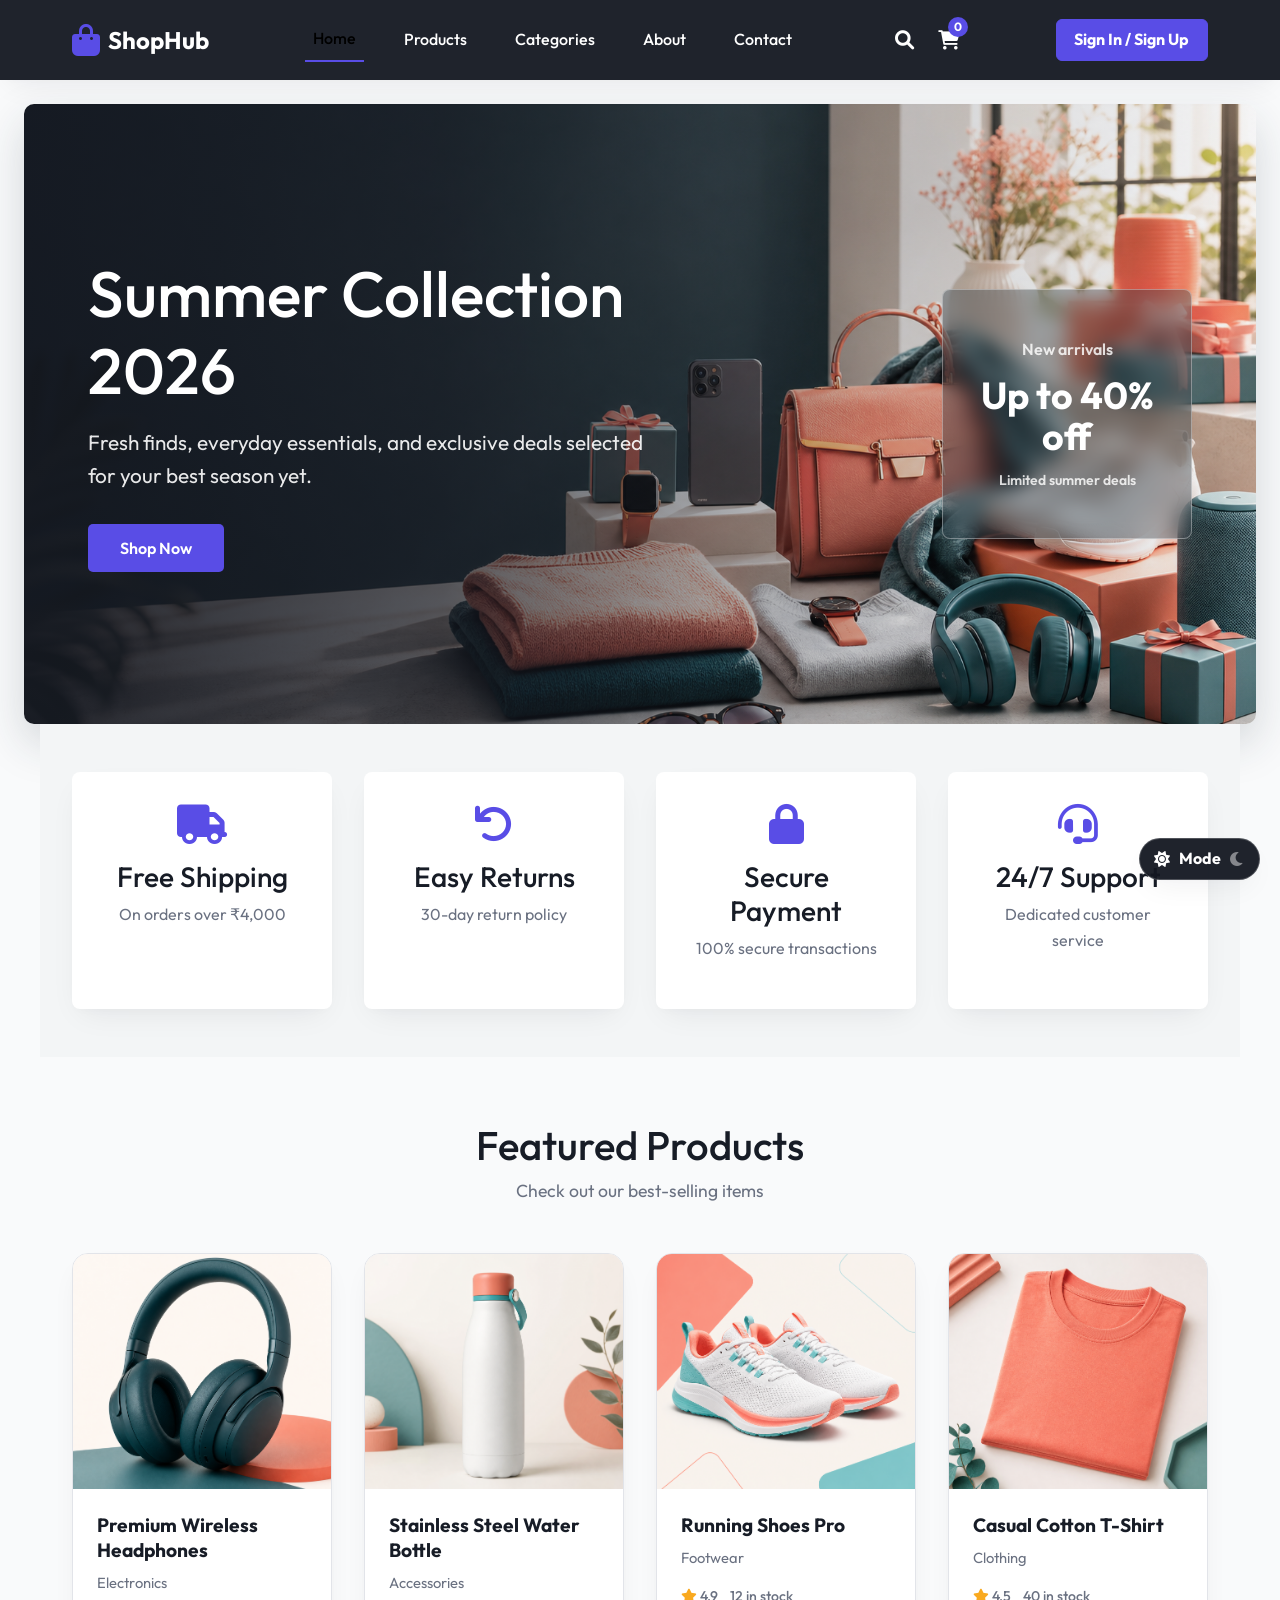
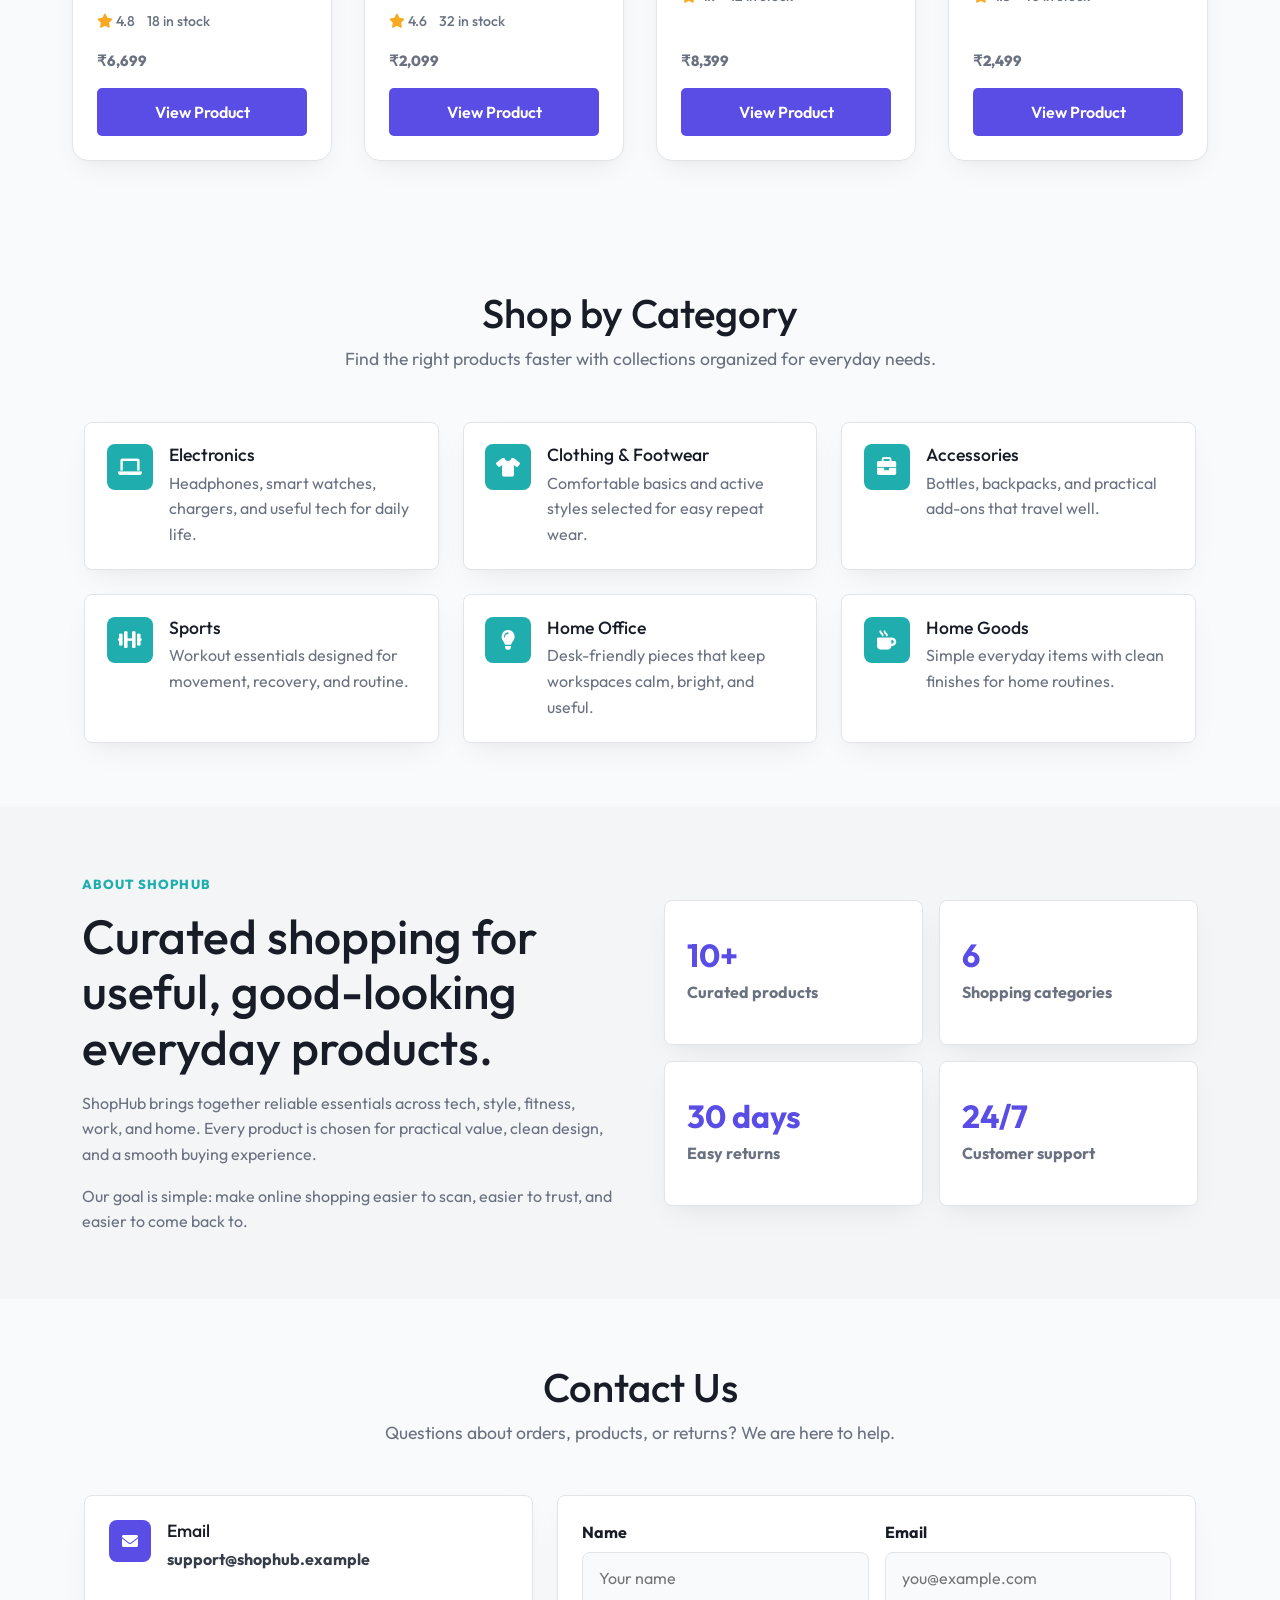
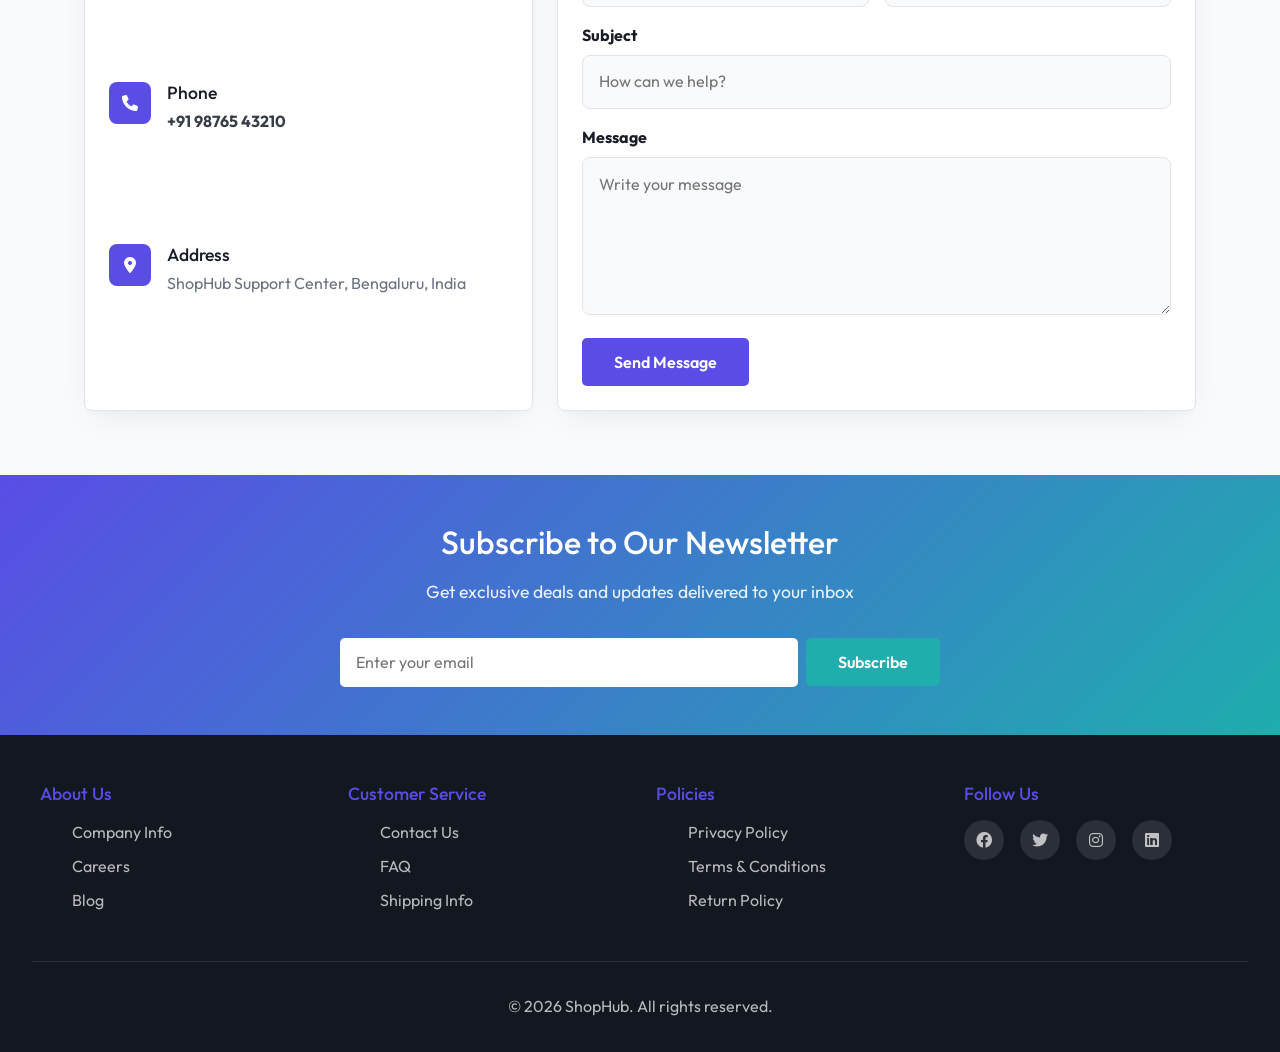
==== commit 704dc1e9: "Polish ecommerce storefront UI" ====
--- a/index.html
+++ b/index.html
@@ -18,12 +18,12 @@
 </head>
 <body>
     <!-- Navigation Bar -->
-    <nav class="navbar">
-        <div class="nav-container">
-            <div class="nav-logo">
+    <nav class="navbar navbar-expand-lg">
+        <div class="nav-container container-xl">
+            <a href="index.html" class="nav-logo navbar-brand" aria-label="Go to ShopHub home">
                 <i class="fas fa-shopping-bag"></i>
                 <span>ShopHub</span>
-            </div>
+            </a>
 
             <input type="checkbox" id="mobileMenuToggle" class="mobile-menu-input" aria-label="Toggle navigation menu">
             <label for="mobileMenuToggle" class="mobile-menu-button">
@@ -31,7 +31,7 @@
                 <span>Menu</span>
             </label>
             
-            <ul class="nav-menu">
+            <ul class="nav-menu navbar-nav">
                 <li class="nav-item">
                     <a href="index.html" class="nav-link active">Home</a>
                 </li>
@@ -39,13 +39,13 @@
                     <a href="products.html" class="nav-link">Products</a>
                 </li>
                 <li class="nav-item">
-                    <a href="#" class="nav-link">Categories</a>
+                    <a href="#categories" class="nav-link">Categories</a>
                 </li>
                 <li class="nav-item">
-                    <a href="#" class="nav-link">About</a>
+                    <a href="#about" class="nav-link">About</a>
                 </li>
                 <li class="nav-item">
-                    <a href="#" class="nav-link">Contact</a>
+                    <a href="#contact" class="nav-link">Contact</a>
                 </li>
             </ul>
 
@@ -183,13 +183,185 @@
         </div>
     </section>
 
+    <!-- Categories Section -->
+    <section class="store-section categories-section" id="categories">
+        <div class="container-xl">
+            <div class="section-header">
+                <h2>Shop by Category</h2>
+                <p>Find the right products faster with collections organized for everyday needs.</p>
+            </div>
+            <div class="row g-4 align-items-stretch">
+                <div class="col-12 col-sm-6 col-lg-4">
+                    <a href="products.html" class="category-card h-100">
+                        <span class="category-icon"><i class="fas fa-laptop" aria-hidden="true"></i></span>
+                        <div>
+                            <h3>Electronics</h3>
+                            <p>Headphones, smart watches, chargers, and useful tech for daily life.</p>
+                        </div>
+                    </a>
+                </div>
+                <div class="col-12 col-sm-6 col-lg-4">
+                    <a href="products.html" class="category-card h-100">
+                        <span class="category-icon"><i class="fas fa-shirt" aria-hidden="true"></i></span>
+                        <div>
+                            <h3>Clothing & Footwear</h3>
+                            <p>Comfortable basics and active styles selected for easy repeat wear.</p>
+                        </div>
+                    </a>
+                </div>
+                <div class="col-12 col-sm-6 col-lg-4">
+                    <a href="products.html" class="category-card h-100">
+                        <span class="category-icon"><i class="fas fa-briefcase" aria-hidden="true"></i></span>
+                        <div>
+                            <h3>Accessories</h3>
+                            <p>Bottles, backpacks, and practical add-ons that travel well.</p>
+                        </div>
+                    </a>
+                </div>
+                <div class="col-12 col-sm-6 col-lg-4">
+                    <a href="products.html" class="category-card h-100">
+                        <span class="category-icon"><i class="fas fa-dumbbell" aria-hidden="true"></i></span>
+                        <div>
+                            <h3>Sports</h3>
+                            <p>Workout essentials designed for movement, recovery, and routine.</p>
+                        </div>
+                    </a>
+                </div>
+                <div class="col-12 col-sm-6 col-lg-4">
+                    <a href="products.html" class="category-card h-100">
+                        <span class="category-icon"><i class="fas fa-lightbulb" aria-hidden="true"></i></span>
+                        <div>
+                            <h3>Home Office</h3>
+                            <p>Desk-friendly pieces that keep workspaces calm, bright, and useful.</p>
+                        </div>
+                    </a>
+                </div>
+                <div class="col-12 col-sm-6 col-lg-4">
+                    <a href="products.html" class="category-card h-100">
+                        <span class="category-icon"><i class="fas fa-mug-hot" aria-hidden="true"></i></span>
+                        <div>
+                            <h3>Home Goods</h3>
+                            <p>Simple everyday items with clean finishes for home routines.</p>
+                        </div>
+                    </a>
+                </div>
+            </div>
+        </div>
+    </section>
+
+    <!-- About Section -->
+    <section class="store-section about-section" id="about">
+        <div class="container-xl">
+            <div class="row g-4 g-lg-5 align-items-center">
+                <div class="col-12 col-lg-6">
+                    <div class="about-copy">
+                        <span class="section-kicker">About ShopHub</span>
+                        <h2>Curated shopping for useful, good-looking everyday products.</h2>
+                        <p>ShopHub brings together reliable essentials across tech, style, fitness, work, and home. Every product is chosen for practical value, clean design, and a smooth buying experience.</p>
+                        <p>Our goal is simple: make online shopping easier to scan, easier to trust, and easier to come back to.</p>
+                    </div>
+                </div>
+                <div class="col-12 col-lg-6">
+                    <div class="row g-3">
+                        <div class="col-12 col-sm-6">
+                            <div class="about-stat">
+                                <strong>10+</strong>
+                                <span>Curated products</span>
+                            </div>
+                        </div>
+                        <div class="col-12 col-sm-6">
+                            <div class="about-stat">
+                                <strong>6</strong>
+                                <span>Shopping categories</span>
+                            </div>
+                        </div>
+                        <div class="col-12 col-sm-6">
+                            <div class="about-stat">
+                                <strong>30 days</strong>
+                                <span>Easy returns</span>
+                            </div>
+                        </div>
+                        <div class="col-12 col-sm-6">
+                            <div class="about-stat">
+                                <strong>24/7</strong>
+                                <span>Customer support</span>
+                            </div>
+                        </div>
+                    </div>
+                </div>
+            </div>
+        </div>
+    </section>
+
+    <!-- Contact Section -->
+    <section class="store-section contact-section" id="contact">
+        <div class="container-xl">
+            <div class="section-header">
+                <h2>Contact Us</h2>
+                <p>Questions about orders, products, or returns? We are here to help.</p>
+            </div>
+            <div class="row g-4 align-items-stretch">
+                <div class="col-12 col-lg-5">
+                    <div class="contact-info h-100">
+                        <div class="contact-line">
+                            <i class="fas fa-envelope" aria-hidden="true"></i>
+                            <div>
+                                <h3>Email</h3>
+                                <a href="mailto:support@shophub.example">support@shophub.example</a>
+                            </div>
+                        </div>
+                        <div class="contact-line">
+                            <i class="fas fa-phone" aria-hidden="true"></i>
+                            <div>
+                                <h3>Phone</h3>
+                                <a href="tel:+919876543210">+91 98765 43210</a>
+                            </div>
+                        </div>
+                        <div class="contact-line">
+                            <i class="fas fa-location-dot" aria-hidden="true"></i>
+                            <div>
+                                <h3>Address</h3>
+                                <p>ShopHub Support Center, Bengaluru, India</p>
+                            </div>
+                        </div>
+                    </div>
+                </div>
+                <div class="col-12 col-lg-7">
+                    <form class="contact-form h-100" novalidate>
+                        <div class="row g-3">
+                            <div class="col-12 col-md-6">
+                                <label for="contactName">Name</label>
+                                <input type="text" id="contactName" name="name" placeholder="Your name" minlength="2" required>
+                            </div>
+                            <div class="col-12 col-md-6">
+                                <label for="contactEmail">Email</label>
+                                <input type="email" id="contactEmail" name="email" placeholder="you@example.com" required>
+                            </div>
+                            <div class="col-12">
+                                <label for="contactSubject">Subject</label>
+                                <input type="text" id="contactSubject" name="subject" placeholder="How can we help?" minlength="3" required>
+                            </div>
+                            <div class="col-12">
+                                <label for="contactMessage">Message</label>
+                                <textarea id="contactMessage" name="message" rows="5" placeholder="Write your message" minlength="10" required></textarea>
+                            </div>
+                            <div class="col-12">
+                                <button type="submit" class="btn btn-primary">Send Message</button>
+                            </div>
+                        </div>
+                    </form>
+                </div>
+            </div>
+        </div>
+    </section>
+
     <!-- Newsletter Section -->
     <section class="newsletter">
         <div class="newsletter-content">
             <h2>Subscribe to Our Newsletter</h2>
             <p>Get exclusive deals and updates delivered to your inbox</p>
-            <form class="newsletter-form">
-                <input type="email" placeholder="Enter your email" required>
+            <form class="newsletter-form" novalidate>
+                <input type="email" name="email" placeholder="Enter your email" aria-label="Email address" required>
                 <button type="submit" class="btn btn-secondary">Subscribe</button>
             </form>
         </div>
@@ -201,7 +373,7 @@
             <div class="footer-section">
                 <h4>About Us</h4>
                 <ul>
-                    <li><a href="#">Company Info</a></li>
+                    <li><a href="#about">Company Info</a></li>
                     <li><a href="#">Careers</a></li>
                     <li><a href="#">Blog</a></li>
                 </ul>
@@ -209,7 +381,7 @@
             <div class="footer-section">
                 <h4>Customer Service</h4>
                 <ul>
-                    <li><a href="#">Contact Us</a></li>
+                    <li><a href="#contact">Contact Us</a></li>
                     <li><a href="#">FAQ</a></li>
                     <li><a href="#">Shipping Info</a></li>
                 </ul>
@@ -225,10 +397,10 @@
             <div class="footer-section">
                 <h4>Follow Us</h4>
                 <div class="social-icons">
-                    <a href="#"><i class="fab fa-facebook"></i></a>
-                    <a href="#"><i class="fab fa-twitter"></i></a>
-                    <a href="#"><i class="fab fa-instagram"></i></a>
-                    <a href="#"><i class="fab fa-linkedin"></i></a>
+                    <a href="#" aria-label="Facebook"><i class="fab fa-facebook" aria-hidden="true"></i></a>
+                    <a href="#" aria-label="Twitter"><i class="fab fa-twitter" aria-hidden="true"></i></a>
+                    <a href="#" aria-label="Instagram"><i class="fab fa-instagram" aria-hidden="true"></i></a>
+                    <a href="#" aria-label="LinkedIn"><i class="fab fa-linkedin" aria-hidden="true"></i></a>
                 </div>
             </div>
         </div>
@@ -236,6 +408,7 @@
             <p>&copy; 2026 ShopHub. All rights reserved.</p>
         </div>
     </footer>
+    <div class="toast-container" id="toastContainer" aria-live="polite"></div>
     <script src="js/script.js"></script>
 </body>
 </html>
--- a/css/style.css
+++ b/css/style.css
@@ -11,7 +11,9 @@
     --primary-color: hsl(245, 75%, 60%);
     --primary-color-hover: hsl(245, 80%, 55%);
     --secondary-color: hsl(180, 70%, 40%);
+    --secondary-color-hover: hsl(180, 75%, 34%);
     --accent-color: hsl(38, 95%, 55%);
+    --danger-color: hsl(356, 72%, 54%);
     --dark-color: hsl(220, 25%, 12%);
     --light-color: hsl(220, 15%, 95%);
     --text-color: hsl(220, 15%, 25%);
@@ -36,7 +38,9 @@
     --primary-color: hsl(245, 85%, 66%);
     --primary-color-hover: hsl(245, 90%, 72%);
     --secondary-color: hsl(180, 75%, 45%);
+    --secondary-color-hover: hsl(180, 80%, 58%);
     --accent-color: hsl(38, 100%, 60%);
+    --danger-color: hsl(356, 82%, 66%);
     --dark-color: hsl(210, 17%, 98%);
     --light-color: hsl(220, 16%, 16%);
     --text-color: hsl(215, 15%, 82%);
@@ -59,6 +63,22 @@
     color: var(--text-color);
     background-color: var(--page-bg);
     transition: background-color var(--transition-speed) ease, color var(--transition-speed) ease;
+    -webkit-font-smoothing: antialiased;
+    text-rendering: optimizeLegibility;
+}
+
+html {
+    scroll-behavior: smooth;
+}
+
+::selection {
+    color: white;
+    background: var(--primary-color);
+}
+
+:focus-visible {
+    outline: 3px solid rgba(83, 213, 203, 0.5);
+    outline-offset: 3px;
 }
 
 /* ==================== NAVBAR ==================== */
@@ -85,6 +105,7 @@
     display: flex;
     align-items: center;
     gap: 0.5rem;
+    margin: 0;
     font-size: 1.5rem;
     font-weight: bold;
     color: white;
@@ -129,6 +150,8 @@
     list-style: none;
     gap: 2rem;
     align-items: center;
+    padding-left: 0;
+    margin-bottom: 0;
 }
 
 .nav-item {
@@ -147,6 +170,38 @@
 .nav-link.active {
     color: var(--primary-color);
     border-bottom: 2px solid var(--primary-color);
+}
+
+html.dark-theme .navbar .nav-link,
+html.dark-theme .navbar .navbar-nav .nav-link,
+body.dark-theme .navbar .nav-link,
+body.dark-theme .navbar .navbar-nav .nav-link {
+    color: rgba(255, 255, 255, 0.92);
+}
+
+html.dark-theme .navbar .nav-link:hover,
+html.dark-theme .navbar .nav-link:focus,
+html.dark-theme .navbar .nav-link:active,
+html.dark-theme .navbar .nav-link.active,
+body.dark-theme .navbar .nav-link:hover,
+body.dark-theme .navbar .nav-link:focus,
+body.dark-theme .navbar .nav-link:active,
+body.dark-theme .navbar .nav-link.active {
+    color: hsl(180, 80%, 68%);
+}
+
+html.dark-theme .mobile-menu-button,
+body.dark-theme .mobile-menu-button {
+    color: rgba(255, 255, 255, 0.95);
+}
+
+html.dark-theme .mobile-menu-button:hover,
+html.dark-theme .mobile-menu-button:focus,
+html.dark-theme .mobile-menu-button:active,
+body.dark-theme .mobile-menu-button:hover,
+body.dark-theme .mobile-menu-button:focus,
+body.dark-theme .mobile-menu-button:active {
+    color: white;
 }
 
 .nav-icons {
@@ -194,7 +249,7 @@
 
 .auth-button:hover {
     color: white;
-    background: #ff5252;
+    background: var(--primary-color-hover);
     transform: translateY(-2px);
 }
 
@@ -339,7 +394,10 @@
 
 /* ==================== BUTTONS ==================== */
 .btn {
-    display: inline-block;
+    display: inline-flex;
+    align-items: center;
+    justify-content: center;
+    gap: 0.45rem;
     padding: 0.75rem 2rem;
     border: none;
     border-radius: 5px;
@@ -357,9 +415,10 @@
 }
 
 .btn-primary:hover {
-    background-color: #ff5252;
+    color: white;
+    background-color: var(--primary-color-hover);
     transform: translateY(-3px);
-    box-shadow: 0 6px 20px rgba(255, 107, 107, 0.4);
+    box-shadow: 0 10px 24px rgba(92, 80, 220, 0.28);
 }
 
 .btn-secondary {
@@ -368,7 +427,8 @@
 }
 
 .btn-secondary:hover {
-    background-color: #45b3aa;
+    color: white;
+    background-color: var(--secondary-color-hover);
     transform: translateY(-3px);
 }
 
@@ -1097,6 +1157,204 @@
     color: var(--dark-color);
 }
 
+/* ==================== HOME DETAIL SECTIONS ==================== */
+.store-section {
+    padding: 4rem 2rem;
+    scroll-margin-top: 96px;
+}
+
+.categories-section,
+.contact-section {
+    max-width: 1200px;
+    margin: 0 auto;
+}
+
+.about-section {
+    background: var(--section-bg);
+}
+
+.category-card,
+.about-stat,
+.contact-info,
+.contact-form {
+    background: var(--surface-color);
+    border: 1px solid var(--border-color);
+    border-radius: 8px;
+    box-shadow: var(--shadow);
+    transition: transform var(--transition-speed) ease, border-color var(--transition-speed) ease;
+}
+
+.category-card {
+    display: flex;
+    align-items: flex-start;
+    gap: 1rem;
+    padding: 1.35rem;
+    color: var(--text-color);
+    text-decoration: none;
+}
+
+.category-card:hover {
+    color: var(--text-color);
+    border-color: rgba(83, 213, 203, 0.45);
+    transform: translateY(-4px);
+}
+
+.category-icon {
+    flex: 0 0 auto;
+    width: 46px;
+    height: 46px;
+    display: inline-flex;
+    align-items: center;
+    justify-content: center;
+    border-radius: 8px;
+    color: white;
+    background: var(--secondary-color);
+    font-size: 1.2rem;
+}
+
+.category-card h3,
+.contact-line h3 {
+    color: var(--dark-color);
+    font-size: 1.1rem;
+    margin-bottom: 0.35rem;
+}
+
+.category-card p,
+.about-copy p,
+.contact-line p {
+    color: var(--muted-color);
+    margin: 0;
+}
+
+.section-kicker {
+    display: inline-block;
+    color: var(--secondary-color);
+    font-size: 0.82rem;
+    font-weight: 800;
+    letter-spacing: 0.08em;
+    margin-bottom: 0.9rem;
+    text-transform: uppercase;
+}
+
+.about-copy h2 {
+    color: var(--dark-color);
+    font-size: clamp(2rem, 4vw, 3rem);
+    line-height: 1.15;
+    margin-bottom: 1rem;
+}
+
+.about-copy p + p {
+    margin-top: 1rem;
+}
+
+.about-stat {
+    min-height: 145px;
+    padding: 1.35rem;
+    display: flex;
+    flex-direction: column;
+    justify-content: center;
+}
+
+.about-stat strong {
+    color: var(--primary-color);
+    font-size: 2rem;
+    line-height: 1;
+}
+
+.about-stat span {
+    color: var(--muted-color);
+    font-weight: 700;
+    margin-top: 0.6rem;
+}
+
+.contact-info,
+.contact-form {
+    padding: 1.5rem;
+}
+
+.contact-info {
+    display: grid;
+    gap: 1.25rem;
+}
+
+.contact-line {
+    display: flex;
+    gap: 1rem;
+    align-items: flex-start;
+}
+
+.contact-line i {
+    width: 42px;
+    height: 42px;
+    flex: 0 0 auto;
+    display: inline-flex;
+    align-items: center;
+    justify-content: center;
+    border-radius: 8px;
+    color: white;
+    background: var(--primary-color);
+}
+
+.contact-line a {
+    color: var(--text-color);
+    text-decoration: none;
+    font-weight: 700;
+}
+
+.contact-line a:hover {
+    color: var(--primary-color);
+}
+
+.contact-form label {
+    display: block;
+    color: var(--dark-color);
+    font-weight: 700;
+    margin-bottom: 0.4rem;
+}
+
+.contact-form input,
+.contact-form textarea {
+    width: 100%;
+    border: 1px solid var(--border-color);
+    border-radius: 8px;
+    background: var(--page-bg);
+    color: var(--text-color);
+    font: inherit;
+    padding: 0.85rem 1rem;
+    outline: 0;
+    transition: border-color var(--transition-speed) ease, box-shadow var(--transition-speed) ease;
+}
+
+.contact-form textarea {
+    resize: vertical;
+}
+
+.contact-form input:focus,
+.contact-form textarea:focus {
+    border-color: var(--primary-color);
+    box-shadow: 0 0 0 3px rgba(83, 213, 203, 0.16);
+}
+
+.contact-form input.is-invalid,
+.contact-form textarea.is-invalid,
+.newsletter-form input.is-invalid {
+    border-color: var(--danger-color);
+    box-shadow: 0 0 0 3px rgba(220, 53, 69, 0.16);
+}
+
+.form-error {
+    min-height: 1.25rem;
+    margin-top: 0.35rem;
+    color: var(--danger-color);
+    font-size: 0.88rem;
+    font-weight: 700;
+    line-height: 1.25;
+}
+
+.form-error:empty {
+    display: none;
+}
+
 /* ==================== NEWSLETTER SECTION ==================== */
 .newsletter {
     background:
@@ -1125,7 +1383,9 @@
 
 .newsletter-form {
     display: flex;
+    flex-wrap: wrap;
     gap: 0.5rem;
+    align-items: flex-start;
 }
 
 .newsletter-form input {
@@ -1136,7 +1396,15 @@
     font-size: 1rem;
 }
 
+.newsletter-form .form-error {
+    order: 3;
+    width: 100%;
+    color: #ffd7dc;
+    text-align: left;
+}
+
 .newsletter-form button {
+    flex: 0 0 auto;
     padding: 0.75rem 2rem;
 }
 
@@ -1264,6 +1532,14 @@
     padding: 0.25rem 0;
 }
 
+.clear-cart-button:hover,
+.cart-link-button:hover,
+.remove-button:hover {
+    color: var(--primary-color-hover);
+    text-decoration: underline;
+    text-underline-offset: 0.22rem;
+}
+
 .clear-cart-button:disabled,
 .checkout-primary:disabled {
     cursor: not-allowed;
@@ -1400,6 +1676,11 @@
     font-weight: 800;
 }
 
+.cart-quantity button:not(:disabled):hover {
+    color: white;
+    background: var(--primary-color);
+}
+
 .cart-quantity button:disabled {
     cursor: not-allowed;
     color: var(--muted-color);
@@ -1423,14 +1704,21 @@
     display: grid;
     justify-items: center;
     gap: 0.8rem;
-    padding: 2rem;
+    padding: clamp(2rem, 7vw, 4rem) 1rem;
     text-align: center;
     color: var(--muted-color);
 }
 
 .empty-cart i {
     color: var(--primary-color);
-    font-size: 2rem;
+    font-size: 2.6rem;
+    width: 72px;
+    height: 72px;
+    display: inline-flex;
+    align-items: center;
+    justify-content: center;
+    border-radius: 50%;
+    background: color-mix(in srgb, var(--primary-color) 12%, transparent);
 }
 
 .empty-cart h3 {
@@ -1440,25 +1728,32 @@
 @media (max-width: 900px) {
     .nav-container {
         padding: 0 1rem;
-        flex-wrap: wrap;
+        display: grid;
+        grid-template-columns: auto minmax(0, 1fr) auto;
+        align-items: center;
+        column-gap: 0.75rem;
+        row-gap: 0.75rem;
     }
 
     .nav-logo {
         order: 1;
-        margin-right: auto;
+        grid-column: 1;
     }
 
     .mobile-menu-button {
         display: inline-flex;
-        order: 2;
+        order: 3;
+        grid-column: 3;
+        justify-self: end;
     }
 
     .nav-menu {
         display: none;
-        position: static;
-        order: 6;
+        order: 4;
+        grid-column: 1 / -1;
         width: 100%;
         flex-direction: column;
+        align-items: stretch;
         gap: 0;
         padding: 0.75rem 0 0;
         margin: 0;
@@ -1476,25 +1771,34 @@
 
     .nav-link {
         display: flex;
+        align-items: center;
         width: 100%;
         padding: 0.85rem 0.9rem;
         border-bottom: none;
     }
 
-    .nav-link.active {
-        background: rgba(255, 107, 107, 0.2);
+.nav-link.active {
+        background: rgba(83, 213, 203, 0.14);
         border-left: 0;
         border-radius: 6px;
         padding-left: 0.75rem;
     }
 
     .nav-icons {
-        order: 3;
+        order: 2;
+        grid-column: 2;
+        justify-self: end;
         gap: 1rem;
     }
 
     .auth-actions {
-        order: 4;
+        order: 5;
+        grid-column: 1 / -1;
+        justify-self: stretch;
+    }
+
+    .auth-button {
+        width: 100%;
     }
 
     .hero {
@@ -1517,6 +1821,7 @@
 
     .features,
     .featured-products,
+    .store-section,
     .newsletter,
     .footer {
         padding-left: 1.5rem;
@@ -1594,6 +1899,7 @@
 
     .nav-container {
         gap: 0.5rem;
+        grid-template-columns: auto minmax(0, 1fr) auto;
     }
 
     .nav-logo {
@@ -1618,8 +1924,6 @@
     }
 
     .auth-actions {
-        width: 100%;
-        order: 5;
         display: flex;
     }
 
@@ -1680,10 +1984,39 @@
 
     .features,
     .featured-products,
+    .store-section,
     .newsletter,
     .footer {
         padding-left: 1rem;
         padding-right: 1rem;
+    }
+
+    .store-section {
+        padding-top: 3rem;
+        padding-bottom: 3rem;
+        scroll-margin-top: 84px;
+    }
+
+    .category-card {
+        padding: 1.1rem;
+    }
+
+    .about-copy h2 {
+        font-size: 1.8rem;
+    }
+
+    .about-stat {
+        min-height: 112px;
+        padding: 1.1rem;
+    }
+
+    .contact-info,
+    .contact-form {
+        padding: 1.1rem;
+    }
+
+    .contact-line {
+        gap: 0.8rem;
     }
 
     .features,
